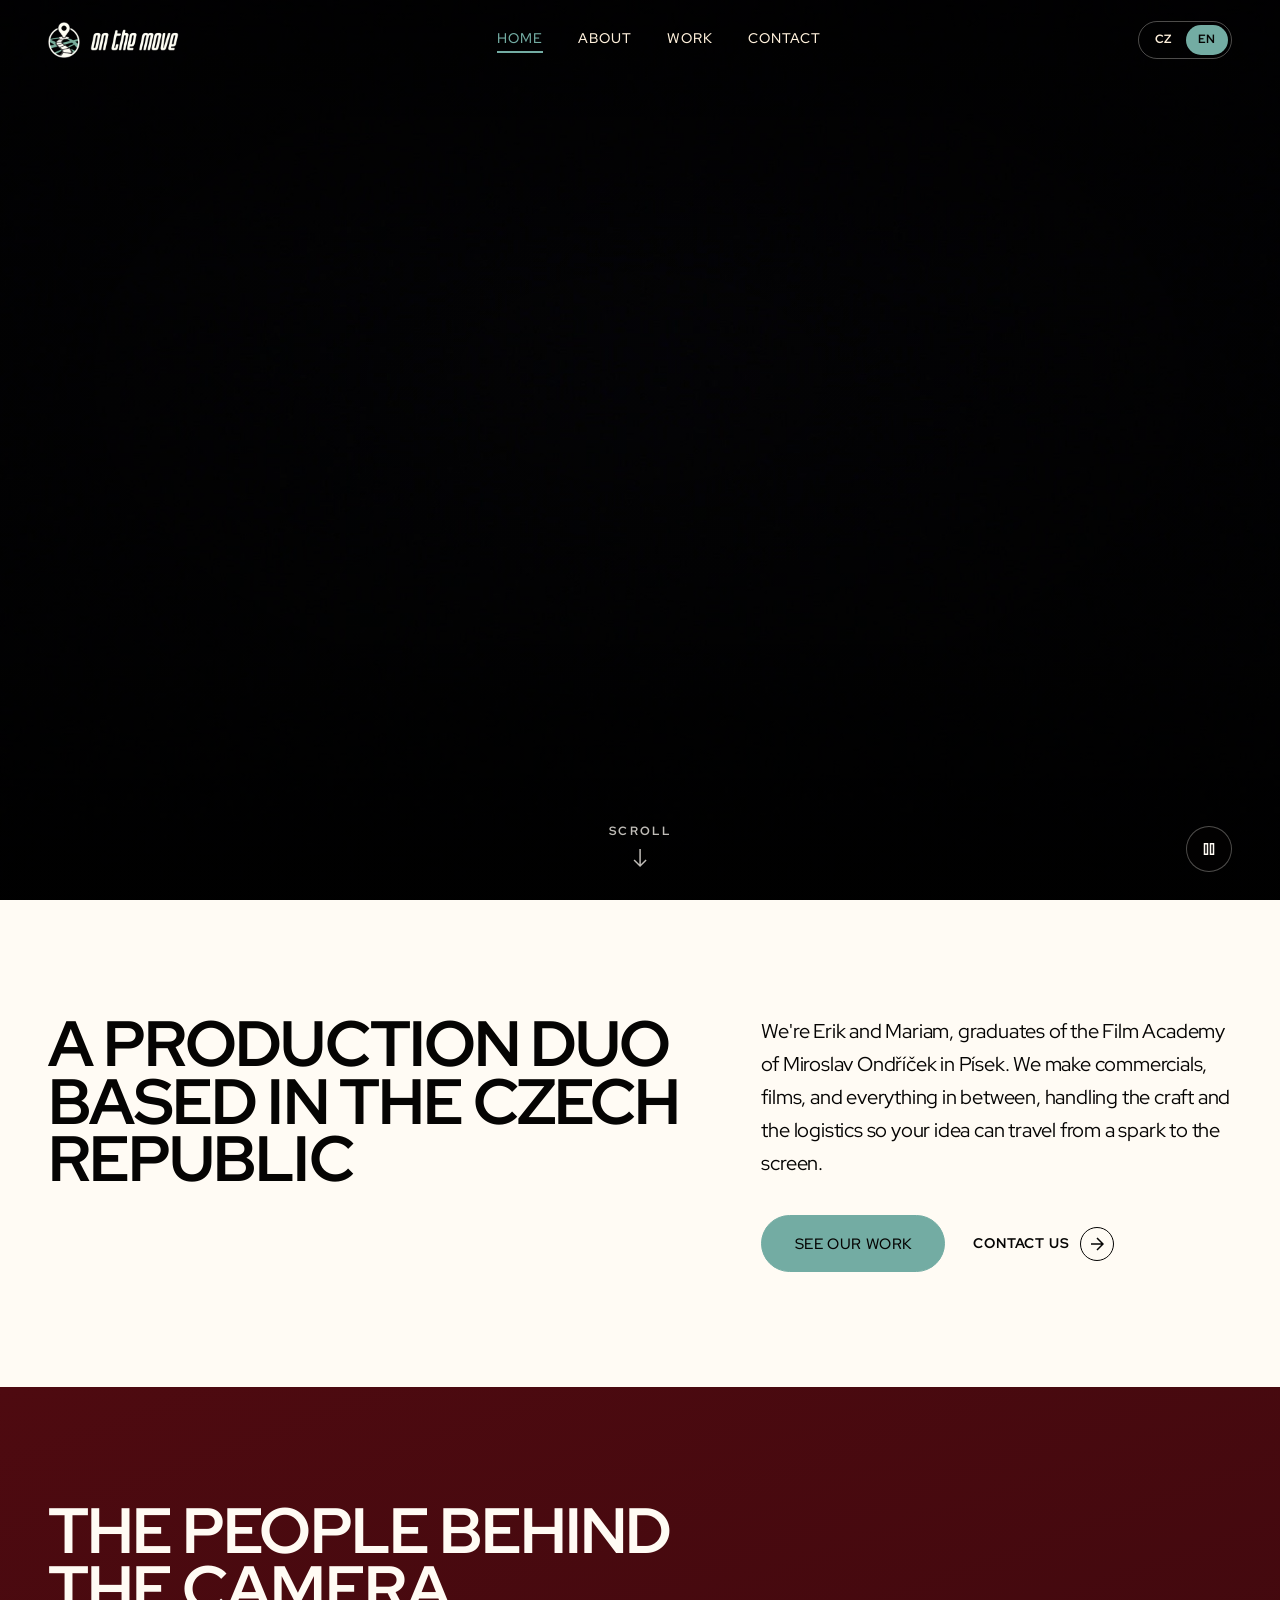
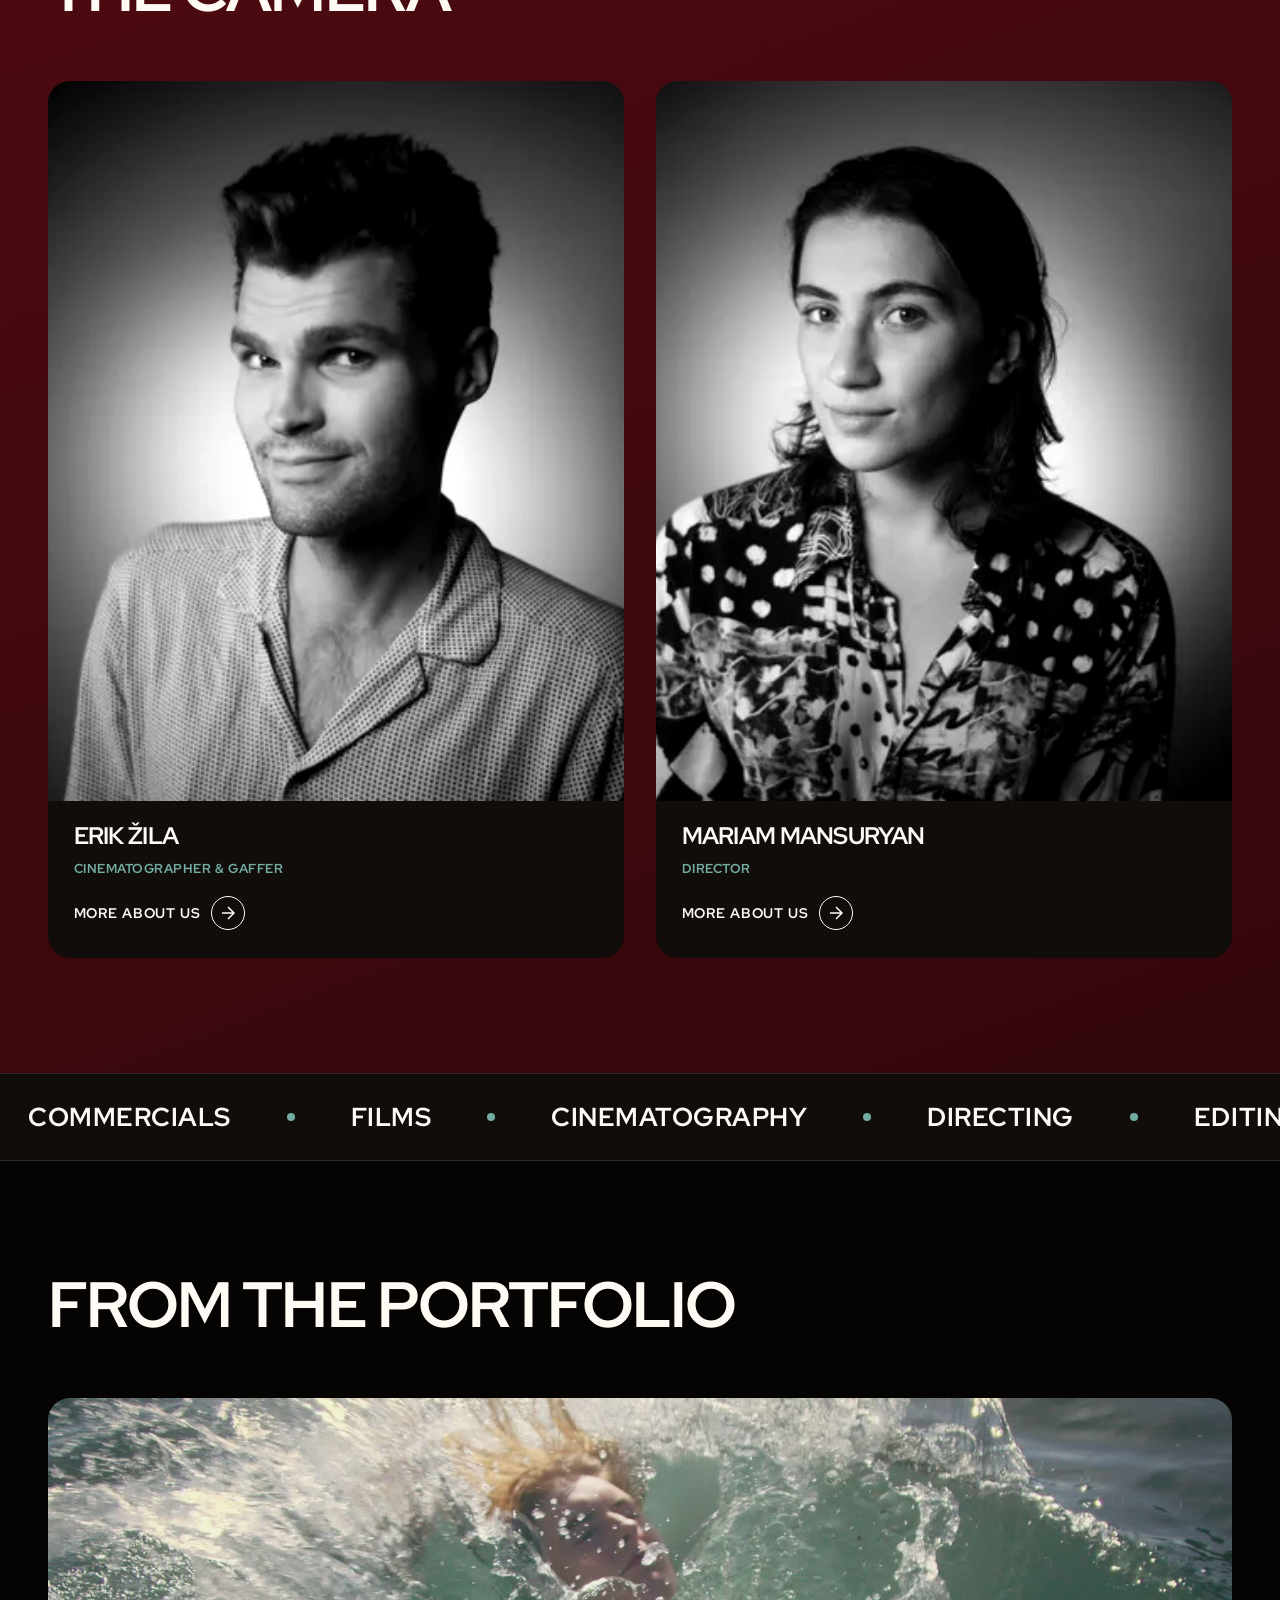
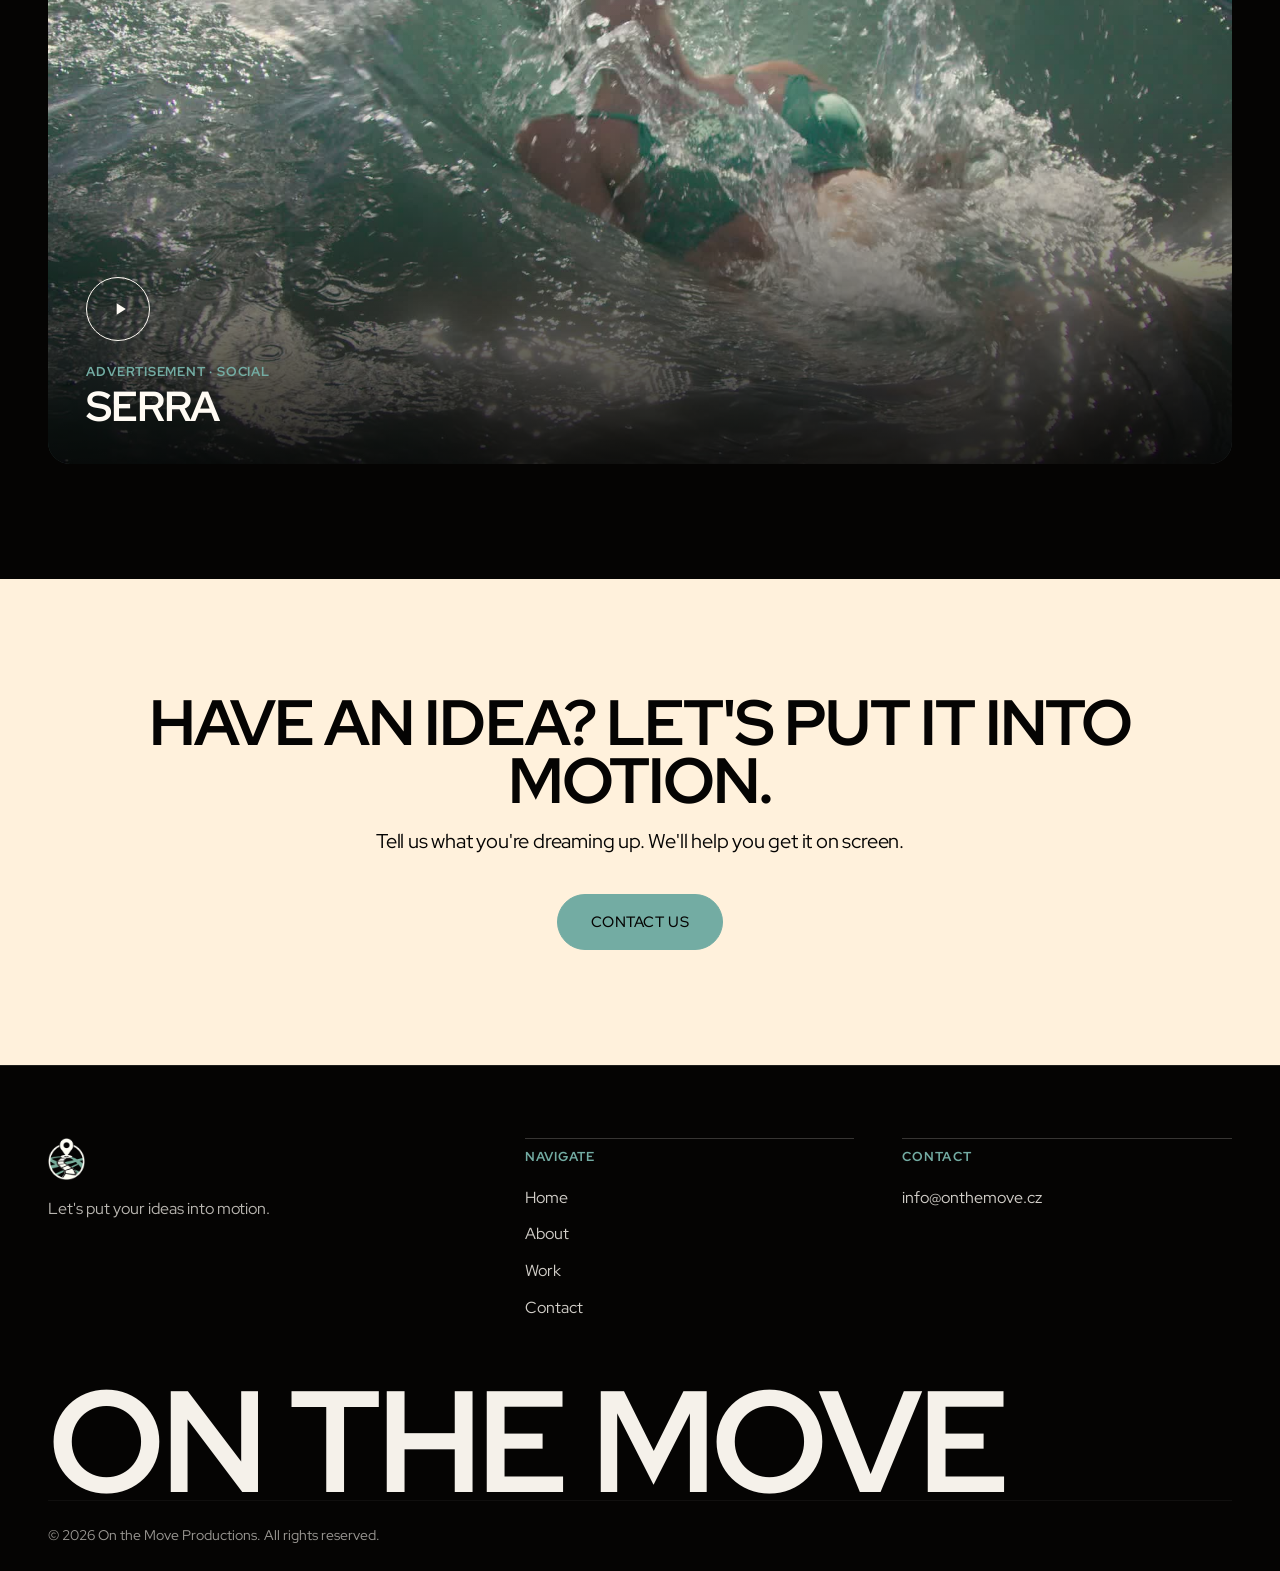
==== index.html @ 3fa3ab77 "Publish the website" ====
<!doctype html>
<html lang="cs" translate="no" data-title-key="meta.title.home" data-desc-key="meta.desc.home">
<head>
<meta charset="UTF-8">
<meta name="viewport" content="width=device-width, initial-scale=1">
<!-- Inline so the browser sees the page-transition opt-in before its first check. -->
<style>@view-transition{navigation:auto}</style>
<!-- Hidden until the language and font are applied (see i18n.js); the
     timeout and noscript guarantee the page always shows. -->
<style>html:not(.page-ready) body{visibility:hidden}</style>
<script>setTimeout(function(){document.documentElement.classList.add("page-ready")},1500)</script>
<noscript><style>body{visibility:visible!important}</style></noscript>
<meta name="google" content="notranslate">
<meta name="theme-color" content="#050403">
<!-- SEO:BEGIN (generated by the editor from the page text; edit the text there) -->
<title>On the Move Productions | Pojďme rozpohybovat vaše nápady</title>
<meta name="description" content="On the Move Productions: filmová produkce Erika Žily a Mariam Mansuryan. Reklamy, filmy a nápady uvedené do pohybu.">
<link rel="canonical" href="https://onthemoveproductions.github.io/onthemove/">
<meta property="og:type" content="website">
<meta property="og:site_name" content="On the Move Productions">
<meta property="og:locale" content="cs_CZ">
<meta property="og:locale:alternate" content="en_US">
<meta property="og:title" content="On the Move Productions | Pojďme rozpohybovat vaše nápady">
<meta property="og:description" content="On the Move Productions: filmová produkce Erika Žily a Mariam Mansuryan. Reklamy, filmy a nápady uvedené do pohybu.">
<meta property="og:url" content="https://onthemoveproductions.github.io/onthemove/">
<meta property="og:image" content="https://onthemoveproductions.github.io/onthemove/assets/img/hero-social.jpg">
<meta property="og:image:width" content="1600">
<meta property="og:image:height" content="900">
<meta name="twitter:card" content="summary_large_image">
<script type="application/ld+json">{"@context":"https://schema.org","@type":"Organization","name":"On the Move Productions","url":"https://onthemoveproductions.github.io/onthemove/","logo":"https://onthemoveproductions.github.io/onthemove/assets/img/logo-cream-full.png","email":"info@onthemove.cz","slogan":"Let's put your ideas into motion","address":{"@type":"PostalAddress","addressCountry":"CZ"},"founder":[{"@type":"Person","name":"Erik Žila","jobTitle":"Cinematographer & Gaffer"},{"@type":"Person","name":"Mariam Mansuryan","jobTitle":"Director"}]}</script>
<!-- SEO:END -->
<link rel="icon" href="assets/img/favicon.ico" sizes="any">
<link rel="icon" href="assets/img/favicon-32.png" type="image/png" sizes="32x32">
<link rel="icon" href="assets/img/favicon-192.png" type="image/png" sizes="192x192">
<link rel="apple-touch-icon" href="assets/img/apple-touch-icon.png">
<link rel="preload" href="assets/fonts/red-hat-display-latin-wght-normal.woff2" as="font" type="font/woff2" crossorigin>
<link rel="preload" href="assets/img/hero-poster-dark.jpg" as="image" fetchpriority="high">
<link rel="stylesheet" href="assets/css/style.css?v=53">
</head>
<body>
<a class="skip-link" href="#main" data-i18n="nav.skip">Přeskočit na obsah</a>

<header class="site-header">
  <div class="container">
    <a class="brand" href="index.html">
      <img class="brand-icon" src="assets/img/logo-icon-cream-108.png" alt="On the Move Productions" width="96" height="108">
      <img class="brand-wordmark" src="assets/img/logo-wordmark-cream-66.png" alt="" width="266" height="66">
    </a>

    <nav class="main-nav" id="site-nav" data-i18n-aria-label="nav.aria" aria-label="Hlavní navigace">
      <a href="index.html" aria-current="page" data-i18n="nav.home">Domů</a>
      <a href="about.html" data-i18n="nav.about">O nás</a>
      <a href="portfolio.html" data-i18n="nav.portfolio">Tvorba</a>
      <a href="contact.html" data-i18n="nav.contact">Kontakt</a>
    </nav>

    <div class="lang-toggle" role="group" data-i18n-aria-label="lang.aria" aria-label="Jazyk">
      <button type="button" data-lang="cs" aria-pressed="true">CZ</button>
      <button type="button" data-lang="en" aria-pressed="false">EN</button>
    </div>

    <button class="nav-toggle" data-i18n-aria-label="nav.toggle" aria-label="Menu" aria-expanded="false" aria-controls="site-nav"><span></span></button>
  </div>
</header>

<main id="main">

  <section class="hero">
    <div class="hero-video-wrap">
      <video class="hero-video" autoplay muted loop playsinline poster="assets/img/hero-poster-dark.jpg" aria-hidden="true">
        <source src="assets/video/match-hero.mp4" type="video/mp4">
      </video>
      <div class="hero-scrim"></div>
    </div>

    <div class="hero-content">
      <h1 class="hero-slogan" data-i18n="hero.slogan">Pojďme rozpohybovat vaše nápady</h1>
    </div>

    <div class="hero-controls">
      <button class="hero-pause icon-circle" aria-pressed="false" data-i18n-aria-label="hero.pause" aria-label="Pozastavit video">
        <svg class="icon-pause" viewBox="0 0 24 24" fill="none" stroke="currentColor" stroke-width="2"><rect x="6" y="5" width="4" height="14"/><rect x="14" y="5" width="4" height="14"/></svg>
        <svg class="icon-play" viewBox="0 0 24 24" fill="currentColor"><path d="M8 5v14l11-7z"/></svg>
      </button>
    </div>

    <div class="scroll-cue">
      <span data-i18n="hero.scroll">Posunout</span>
      <svg viewBox="0 0 14 20" fill="none" stroke="currentColor" stroke-width="1.5"><path d="M7 1v17M1 12l6 6 6-6"/></svg>
    </div>
  </section>

  <section class="section-pad bg-cream">
    <div class="container intro-grid">
      <div>
        <h2 data-i18n="intro.heading">Produkční duo z České republiky</h2>
      </div>
      <div>
        <p class="lede" data-i18n="intro.body">Jsme Erik a Mariam, absolventi Filmové akademie Miroslava Ondříčka v Písku. Točíme reklamy, filmy a všechno mezi tím. Staráme se o řemeslo i logistiku, aby se váš nápad mohl proměnit z jiskry v obraz na plátně.</p>
        <div class="cta-row">
          <a class="btn btn-solid" href="portfolio.html"><span data-i18n="intro.cta.work">Naše práce</span></a>
          <a class="link-arrow on-light" href="contact.html">
            <span data-i18n="cta.button">Kontaktujte nás</span>
            <span class="arrow-circle"><svg viewBox="0 0 14 14" fill="none" stroke="currentColor" stroke-width="1.5"><path d="M1 7h11M7 1l6 6-6 6"/></svg></span>
          </a>
        </div>
      </div>
    </div>
  </section>

  <section class="section-pad bg-wine">
    <div class="container">
      <div class="section-head">
        <h2 data-i18n="team.heading">Lidé za kamerou</h2>
      </div>


      <div class="team-grid">
        <a class="team-card" href="about.html">
          <img class="team-photo" src="assets/img/erik.jpg" srcset="assets/img/erik-640.webp 640w, assets/img/erik-1200.webp 1200w" sizes="(max-width: 900px) 100vw, 50vw" alt="Erik Žila" width="1200" height="800" loading="lazy" decoding="async">
          <div class="team-card-body">
            <span class="team-name h3" data-i18n="erik.name">Erik Žila</span>
            <span class="team-role" data-i18n="erik.role">Kameraman a hlavní osvětlovač</span>
            <span class="link-arrow on-dark team-teaser-link"><span data-i18n="team.link">Více o nás</span> <span class="arrow-circle"><svg viewBox="0 0 14 14" fill="none" stroke="currentColor" stroke-width="1.5"><path d="M1 7h11M7 1l6 6-6 6"/></svg></span></span>
          </div>
        </a>
        <a class="team-card" href="about.html">
          <img class="team-photo" src="assets/img/mariam.jpg" srcset="assets/img/mariam-640.webp 640w, assets/img/mariam-1200.webp 1200w" sizes="(max-width: 900px) 100vw, 50vw" alt="Mariam Mansuryan" width="1200" height="800" loading="lazy" decoding="async">
          <div class="team-card-body">
            <span class="team-name h3" data-i18n="mariam.name">Mariam Mansuryan</span>
            <span class="team-role" data-i18n="mariam.role">Režisérka</span>
            <span class="link-arrow on-dark team-teaser-link"><span data-i18n="team.link">Více o nás</span> <span class="arrow-circle"><svg viewBox="0 0 14 14" fill="none" stroke="currentColor" stroke-width="1.5"><path d="M1 7h11M7 1l6 6-6 6"/></svg></span></span>
          </div>
        </a>
      </div>

    </div>
  </section>

  <div class="marquee" aria-hidden="true">
    <div class="marquee-track">
      <span data-i18n="marquee.1">Reklamy</span><span data-i18n="marquee.2">Filmy</span><span data-i18n="marquee.3">Kamera</span><span data-i18n="marquee.4">Režie</span><span data-i18n="marquee.5">Střih</span><span data-i18n="marquee.6">Kreativa</span><span data-i18n="marquee.1">Reklamy</span><span data-i18n="marquee.2">Filmy</span><span data-i18n="marquee.3">Kamera</span><span data-i18n="marquee.4">Režie</span><span data-i18n="marquee.5">Střih</span><span data-i18n="marquee.6">Kreativa</span>
    </div>
  </div>

  <section class="section-pad bg-black work-section">
    <div class="container">
      <div class="section-head">
        <h2 data-i18n="work.heading">Vybíráme z portfolia</h2>
      </div>

      <a class="work-feature" href="work/serra.html">
        <img src="assets/img/serra-poster.jpg" alt="SERRA" width="1920" height="1080" loading="lazy" decoding="async">
        <div class="work-feature-overlay">
          <span class="play-badge"><svg viewBox="0 0 24 24" fill="currentColor"><path d="M8 5v14l11-7z"/></svg></span>
          <span class="work-feature-tag">Reklama · Sociální sítě</span>
          <span class="work-feature-title h2">SERRA</span>
        </div>
      </a>
    </div>
  </section>

  <section class="section-pad bg-cream-2 contact-cta">
    <div class="container">
      <h2 data-i18n="cta.heading">Máte nápad? Pojďme ho rozpohybovat.</h2>
      <p class="lede" data-i18n="cta.body">Řekněte nám, o čem sníte. Pomůžeme vám to dostat na plátno.</p>
      <div class="cta-row">
        <a class="btn btn-solid" href="contact.html" data-i18n="cta.button">Kontaktujte nás</a>
      </div>
    </div>
  </section>

</main>

<footer class="site-footer">
  <div class="container">
    <div class="footer-top">
      <div class="footer-brand">
        <img src="assets/img/logo-icon-cream-108.png" alt="On the Move Productions" width="96" height="108" loading="lazy">
        <p class="footer-tagline" data-i18n="footer.tagline">Pojďme rozpohybovat vaše nápady.</p>
      </div>
      <div class="footer-col">
        <h2 data-i18n="footer.nav.heading">Navigace</h2>
        <a href="index.html" data-i18n="nav.home">Domů</a>
        <a href="about.html" data-i18n="nav.about">O nás</a>
        <a href="portfolio.html" data-i18n="nav.portfolio">Tvorba</a>
        <a href="contact.html" data-i18n="nav.contact">Kontakt</a>
      </div>
      <div class="footer-col">
        <h2 data-i18n="footer.contact.heading">Kontakt</h2>
        <a href="mailto:info@onthemove.cz">info@onthemove.cz</a>
        <!-- Add a phone number here if/when the studio wants one listed. -->
      </div>
    </div>
    <p class="footer-wordmark" aria-hidden="true">On the Move</p>
    <div class="footer-bottom">
      <span>© <span data-year>2026</span> On the Move Productions. <span data-i18n="footer.rights">Všechna práva vyhrazena.</span></span>
    </div>
  </div>
</footer>

<script src="assets/js/i18n.js?v=21"></script>
<script src="assets/js/portfolio-render.js?v=3"></script>
<script src="assets/js/main.js?v=21"></script>
</body>
</html>
---- assets/css/style.css ----
/* =========================================================
   On the Move Productions — stylesheet
   Visual system adapted from the client-referenced Genesis
   template (genesis-template.webflow.io + its style guide):
   single Red Hat Display type family carrying the whole scale
   through weight/case, restrained near-black + one accent,
   pill buttons, rounded media, a marquee, an outsized footer
   wordmark. Brand-fixed inputs (palette, hero, bios) unchanged.
   ========================================================= */

/* Self-hosted (no third-party requests): one variable file per character
   set covers every weight; latin-ext carries the Czech diacritics. */
@font-face {
  font-family: 'Red Hat Display';
  font-style: normal;
  font-weight: 300 900;
  font-display: swap;
  src: url('../fonts/red-hat-display-latin-ext-wght-normal.woff2') format('woff2');
  unicode-range: U+0100-02BA, U+02BD-02C5, U+02C7-02CC, U+02CE-02D7, U+02DD-02FF, U+0304, U+0308, U+0329, U+1D00-1DBF, U+1E00-1E9F, U+1EF2-1EFF, U+2020, U+20A0-20AB, U+20AD-20C0, U+2113, U+2C60-2C7F, U+A720-A7FF;
}
@font-face {
  font-family: 'Red Hat Display';
  font-style: normal;
  font-weight: 300 900;
  font-display: swap;
  src: url('../fonts/red-hat-display-latin-wght-normal.woff2') format('woff2');
  unicode-range: U+0000-00FF, U+0131, U+0152-0153, U+02BB-02BC, U+02C6, U+02DA, U+02DC, U+0304, U+0308, U+0329, U+2000-206F, U+20AC, U+2122, U+2191, U+2193, U+2212, U+2215, U+FEFF, U+FFFD;
}

:root {
  --cream-1: #FFFBF4;   /* Bridal Heath — lightest */
  --cream-2: #FFF1DC;   /* Peach Cream */
  --accent: #73ACA3;    /* Sensational Mint (turquoise) */
  --accent-dim: #5c8c85;
  --accent-dim-onlight: #3f6660; /* darker teal for text on cream — 6.2:1 vs #FFFBF4, passes WCAG AA */
  --wine: #4E0A10;      /* Cab Sav */
  --black: #050403;
  --black-2: #100d0a;   /* layered card surface, one step up from --black */
  --black-3: #1c1712;   /* a further step, for nested surfaces on black */

  --font: 'Red Hat Display', system-ui, -apple-system, 'Segoe UI', sans-serif;

  --container: 1280px;
  --gutter: clamp(1.25rem, 4vw, 3rem);
  --section-pad: clamp(4rem, 9vw, 8rem);

  --radius: 22px;
  --radius-sm: 12px;
  --ease: cubic-bezier(.22, .61, .36, 1);
}

/* ---------- Reset ---------- */
*, *::before, *::after { box-sizing: border-box; }
html {
  /* Matches body's own background so the brief window where body is
     cloaked (visibility:hidden, see the inline anti-flash style in each
     page's <head>) shows this dark canvas instead of the browser's white
     default. */
  background: var(--black);
  scroll-behavior: smooth;
  scrollbar-color: var(--accent) var(--black);
  scrollbar-width: thin;
  /* Mobile Chrome's default tap-highlight is an opaque-ish blue rectangle
     drawn over whatever was tapped until the resulting state settles —
     visible as a stray blue box behind a nav link the instant it's
     tapped. Every interactive element already gives its own tap/hover
     feedback (underline, accent color, the mobile menu's own fade), so
     this default has nothing to add. */
  -webkit-tap-highlight-color: transparent;
}
body {
  margin: 0;
  background: var(--black);
  color: var(--cream-1);
  font-family: var(--font);
  font-weight: 400;
  font-size: 16px;
  line-height: 1.6;
  -webkit-font-smoothing: antialiased;
}
/* height:auto so width/height attributes (kept to reserve space while
   loading) only set the proportions, never a fixed pixel height. */
img, video { max-width: 100%; height: auto; display: block; }
a { color: inherit; text-decoration: none; }
ul { list-style: none; margin: 0; padding: 0; }
h1, h2, h3, h4, p, figure { margin: 0; }
button { font: inherit; color: inherit; background: none; border: 0; cursor: pointer; }
input, textarea { font: inherit; caret-color: var(--accent); }

::selection { background: var(--accent); color: var(--black); }

::-webkit-scrollbar { width: 11px; height: 11px; }
::-webkit-scrollbar-track { background: var(--black); }
::-webkit-scrollbar-thumb { background: var(--accent); border: 2px solid var(--black); }
::-webkit-scrollbar-thumb:hover { background: var(--cream-1); }

.container {
  max-width: var(--container);
  margin-inline: auto;
  padding-inline: var(--gutter);
}

.visually-hidden {
  position: absolute; width: 1px; height: 1px;
  overflow: hidden; clip-path: inset(50%); white-space: nowrap;
}
[hidden] { display: none !important; }

.skip-link {
  position: fixed; top: -60px; left: 1rem; z-index: 999;
  background: var(--accent); color: var(--black);
  padding: .75rem 1.25rem; border-radius: 999px;
  font-weight: 700; transition: top .2s var(--ease);
}
.skip-link:focus { top: 1rem; }

:focus-visible {
  outline: 2px solid var(--accent);
  outline-offset: 3px;
}

/* ---------- Typography ----------
   One family, three roles: 700/uppercase/-0.03em/0.9 line-height
   for every heading; 300/mixed-case for large lead statements;
   400 for body copy. */
h1, .h1, h2, .h2, h3, .h3, h4, .h4 {
  font-family: var(--font);
  font-weight: 700;
  text-transform: uppercase;
  letter-spacing: -0.03em;
  line-height: .9;
}
h1, .h1 { font-size: clamp(2.8rem, 7.5vw, 6.4rem); }
h2, .h2 { font-size: clamp(2.2rem, 5vw, 4rem); }
h3, .h3 { font-size: clamp(1.5rem, 2.6vw, 2rem); }
h4, .h4 { font-size: clamp(1.15rem, 1.6vw, 1.4rem); }

.lead {
  font-weight: 300;
  font-size: clamp(1.15rem, 2.2vw, 1.85rem);
  line-height: 1.35;
  letter-spacing: -0.02em;
  max-width: 40ch;
}
.lede {
  font-size: clamp(1.05rem, 1.6vw, 1.25rem);
  line-height: 1.65;
  letter-spacing: -0.01em;
  max-width: 42ch;
}
.on-dark { color: var(--cream-1); }
.on-light { color: var(--black); }
.text-muted { opacity: .68; }
.label {
  font-weight: 700;
  letter-spacing: .1em;
  text-transform: uppercase;
  font-size: .8rem;
}

/* ---------- Buttons & links ---------- */
.btn {
  display: inline-flex;
  align-items: center;
  gap: .6em;
  font-weight: 500;
  text-transform: uppercase;
  letter-spacing: .04em;
  font-size: .92rem;
  padding: 1.05em 2.2em;
  border-radius: 999px;
  border: 1.5px solid currentColor;
  transition: transform .25s var(--ease), background-color .25s var(--ease), color .25s var(--ease);
  white-space: nowrap;
}
.btn:hover, .btn:focus-visible { transform: translateY(-2px); }

.btn-solid {
  background: var(--accent);
  border-color: var(--accent);
  color: var(--black);
}
.btn-solid:hover { background: var(--cream-1); border-color: var(--cream-1); color: var(--black); }

/* A short text link with a small circular arrow button — the site's
   standard secondary action (mirrors the reference's card "read
   more" convention). */
.link-arrow {
  display: inline-flex;
  align-items: center;
  gap: .75em;
  font-weight: 700;
  text-transform: uppercase;
  letter-spacing: .06em;
  font-size: .88rem;
}
.link-arrow .arrow-circle {
  width: 34px; height: 34px; border-radius: 50%;
  border: 1.5px solid currentColor;
  display: inline-flex; align-items: center; justify-content: center;
  transition: transform .3s var(--ease), background-color .3s var(--ease), color .3s var(--ease);
  flex-shrink: 0;
}
.link-arrow .arrow-circle svg { width: 14px; height: 14px; }
.link-arrow:hover .arrow-circle { transform: translateX(4px); }
.on-dark .link-arrow:hover .arrow-circle,
.link-arrow.on-dark:hover .arrow-circle { background: var(--accent); color: var(--black); border-color: var(--accent); }
.on-light .link-arrow:hover .arrow-circle,
.link-arrow.on-light:hover .arrow-circle { background: var(--black); color: var(--cream-1); border-color: var(--black); }

/* Plain circular icon button (social/utility) — thin translucent
   border, transparent fill, per the reference's "GET IN TOUCH"
   social row and reused here for the hero pause control. */
.icon-circle {
  width: 46px; height: 46px; border-radius: 50%;
  border: 1.6px solid rgba(255,251,244,.3);
  color: var(--cream-1);
  display: flex; align-items: center; justify-content: center;
  transition: background-color .3s var(--ease), border-color .3s var(--ease);
}
.icon-circle:hover { background: rgba(115,172,163,.25); border-color: var(--accent); }
.icon-circle svg { width: 18px; height: 18px; }

/* ---------- Header / nav ---------- */
.site-header {
  position: fixed; inset-inline: 0; top: 0; z-index: 100;
  padding: 1.3rem 0;
  transition: background-color .4s var(--ease), border-color .4s var(--ease);
  border-bottom: 1px solid transparent;
}
.site-header.is-scrolled,
.site-header.is-solid {
  background: rgba(5, 4, 3, .88);
  backdrop-filter: blur(10px);
  -webkit-backdrop-filter: blur(10px);
  border-color: rgba(255,251,244,.08);
  padding: .85rem 0;
}
.site-header .container {
  display: flex; align-items: center; justify-content: space-between; gap: 1.5rem;
}
.brand { display: flex; align-items: center; gap: .65rem; }
.brand img { transform-origin: left center; transition: transform .3s var(--ease); }
.site-header.is-scrolled .brand img,
.site-header.is-solid .brand img { transform: scale(0.86); }
/* The stylized wordmark's own lettering has a much wider aspect ratio than
   the roughly-square icon mark, so each needs its own height rather than
   sharing one "img" rule sized for the icon — at the icon's 36px that
   would render the wordmark almost 150px wide. */
.brand-icon { height: 36px; width: auto; }
.brand-wordmark { height: 22px; width: auto; }

.main-nav { display: flex; align-items: center; gap: 2.2rem; }
.main-nav a {
  font-weight: 500;
  text-transform: uppercase;
  letter-spacing: .07em;
  font-size: .88rem;
  color: var(--cream-2);
  position: relative;
  padding-bottom: 4px;
}
.main-nav a::after {
  content: ''; position: absolute; left: 0; right: 100%; bottom: 0; height: 2px;
  background: var(--accent); transition: right .3s var(--ease);
}
.main-nav a:hover::after,
.main-nav a[aria-current="page"]::after { right: 0; }
.main-nav a[aria-current="page"] { color: var(--accent); }

.lang-toggle {
  display: flex; align-items: center; border: 1.5px solid rgba(255,251,244,.3);
  border-radius: 999px; padding: 3px; gap: 2px;
}
.lang-toggle button {
  font-weight: 700;
  letter-spacing: .04em;
  font-size: .76rem;
  padding: .45em 1em;
  border-radius: 999px;
  color: var(--cream-2);
}
.lang-toggle button[aria-pressed="true"] { background: var(--accent); color: var(--black); }

.nav-toggle {
  display: none;
  width: 42px; height: 42px;
  align-items: center; justify-content: center;
  border: 1.5px solid rgba(255,251,244,.3); border-radius: 50%;
  /* .main-nav becomes a position:fixed, z-index:90 full-screen overlay
     once open (see the mobile block below) — without its own position
     and z-index, this button has neither, so that overlay painted over
     it. The animated hamburger-to-X (aria-expanded="true" below) was
     always running correctly; it was just hidden behind the menu it
     opens, leaving no visible way to close it. */
  position: relative;
  z-index: 95;
}
/* All three bars sit on the button's center and are moved apart with
   transforms, so they can meet in the middle as an X. */
.nav-toggle span, .nav-toggle::before, .nav-toggle::after {
  content: ''; position: absolute; left: 50%; top: 50%;
  width: 18px; height: 2px; margin: -1px 0 0 -9px; background: var(--cream-1);
  transition: transform .3s var(--ease), opacity .3s var(--ease);
}
.nav-toggle::before { transform: translateY(-6px); }
.nav-toggle::after { transform: translateY(6px); }
.nav-toggle[aria-expanded="true"] span { opacity: 0; }
.nav-toggle[aria-expanded="true"]::before { transform: translateY(0) rotate(45deg); }
.nav-toggle[aria-expanded="true"]::after { transform: translateY(0) rotate(-45deg); }

/* ---------- Hero (unchanged concept: full-bleed match video) ---------- */
.hero {
  /* Pinned reveal: the hero holds its position as the visitor scrolls, and
     the very next section (.intro-cover) — an ordinary in-flow block —
     slides up over it. position:sticky is what does the pinning; it needs
     no wrapper or extra scroll height because .hero's containing block
     (<main>, spanning the whole page) is far taller than the hero itself,
     so it has room to stay stuck until .intro-cover's opaque background
     has fully scrolled up to cover it. z-index just fixes paint order —
     sticky promotes an element into the "positioned" paint bucket, which
     by default paints ABOVE static in-flow siblings regardless of DOM
     order, the opposite of what a "next section covers it" effect needs. */
  position: sticky;
  top: 0;
  z-index: 1;
  min-height: 100svh;
  display: flex;
  align-items: center;
  justify-content: center;
  overflow: hidden;
  background: var(--black);
}
.hero-video-wrap { position: absolute; inset: 0; }
.hero-video {
  position: absolute; inset: 0;
  width: 100%; height: 100%;
  object-fit: cover;
}
@media (max-aspect-ratio: 3/4) {
  /* Static pre-JS/no-JS fallback only. On a narrow/tall viewport,
     object-fit: cover has to blow the wide source video up until it fills
     the box's height, cropping away most of its width — main.js takes
     over from here once it's running, panning this same object-position
     to follow the flame (see "Camera-follow crop" in main.js) rather than
     leaving it fixed, which could crop the flame out of frame entirely. */
  .hero-video { object-position: 30% center; }
}
.hero-scrim {
  position: absolute; inset: 0;
  background:
    radial-gradient(60% 50% at 50% 42%, rgba(0,0,0,0) 0%, rgba(0,0,0,.55) 78%),
    linear-gradient(to bottom, rgba(0,0,0,.55) 0%, rgba(0,0,0,.15) 30%, rgba(0,0,0,.35) 70%, rgba(0,0,0,.85) 100%);
}
.hero-content {
  position: relative; z-index: 2;
  text-align: center;
  padding: 0 var(--gutter);
  max-width: 66rem;
}
.hero-slogan {
  /* The global heading line-height (.9) is tight enough that Czech caron
     diacritics (e.g. the "ď" in "Pojďme", uppercased to "Ď") clip against
     the top of their own line and against the line below on 3-line wraps.
     This is the only heading long/tall enough in Czech to hit that, so the
     fix is scoped here rather than loosening line-height site-wide.
     Line-height's extra space splits into half-leading above and below each
     line, so between two lines that combines into a full gap — but the
     very first line only gets the single half-leading above it, half the
     cushion. padding-top gives that top line its own guaranteed clearance
     instead of relying on half-leading alone. */
  line-height: 1.05;
  padding-top: 0.18em;
  /* --flame-x/--flame-y/--flame-hsize/--flame-vsize are written every frame
     by main.js, sampled directly from the video's own pixels (brightness
     centroid and extent of the flame), so both where the glow sits and how
     big it is track what's actually burning on screen right now — a small
     spark at ignition, a tall column once the match has caught. The values
     here are only the pre-JS/no-JS fallback. */
  --flame-x: 28%;
  --flame-y: 40%;
  --flame-hsize: 120%;
  --flame-vsize: 400%;
  /* How far the reveal has spread from the flame point, as a % of the
     distance to the box's farthest corner — written every frame by main.js
     during the fade-in so the text lights up outward from the match rather
     than appearing everywhere at once. Defaults fully open for the pre-JS/
     no-JS fallback. */
  --reveal: 100%;
  /* Blackbody-ish falloff — floored at a dim rust rather than fading to
     near-black, so text far from the flame reads as a dim ember instead of
     vanishing outright. The white-hot core is deliberately tiny (0-2%) —
     real flame-white only right at the flame itself — then orange is held
     as a flat plateau (8-45%) rather than a single transitional stop, so
     most of the glow's reach reads as orange, not a wash of cream.

     --flame-vsize normally dwarfs --flame-hsize (see above): the match
     flame is a tall, vertically-drawn-out light source, not a point, so a
     line of text shouldn't dim just because it sits above or below the
     flame's tracked (x, y) dot — realistically the flame's whole height is
     roughly as close to it as the flame's dead center is. A vertical radius
     much bigger than the horizontal one makes vertical offset from that dot
     contribute almost nothing to the falloff, leaving horizontal offset to
     do the real work, which reads as a column of light sweeping left/right
     — not a single hotspot. It also neutralizes the mobile case where a
     3-line wrap shrinks the text box to a fraction of the flame's real
     vertical travel, which used to make the *y* side of this same math
     swing between the clamped extremes almost the whole cycle (pitch
     black, with a flash of brightness only when it briefly crossed the
     text). */
  background: radial-gradient(var(--flame-hsize) var(--flame-vsize) at var(--flame-x) var(--flame-y),
    #fff6e0 0%, var(--cream-1) 2%, #e2914f 8%, #e2914f 36%, #7a3216 52%, #3d2013 75%, #3d2013 100%);
  -webkit-background-clip: text;
  background-clip: text;
  color: transparent;
  -webkit-text-fill-color: transparent;
  /* No text-shadow. A fixed blur merged adjacent glyphs' shadows into a
     hazy rectangle behind the whole slogan; a smaller em-based blur with a
     y-offset still stacked into a thin line along the baseline (the
     offset biased every glyph's shadow toward the same side); a small
     *symmetric* blur fixed both but then bled shadow into the inside of
     closed letterforms (O, D, A...) too, since text-shadow follows the
     glyph's true outline, holes and all, reading as an unwanted inner
     glow. The blackbody gradient below already floors at a dim rust
     rather than fading to near-black (see --flame-hsize/vsize above), so
     it carries its own contrast against the video without a shadow. */
  opacity: 0;
  -webkit-mask-image: radial-gradient(circle at var(--flame-x) var(--flame-y),
    #000 var(--reveal), transparent calc(var(--reveal) + 25%));
  mask-image: radial-gradient(circle at var(--flame-x) var(--flame-y),
    #000 var(--reveal), transparent calc(var(--reveal) + 25%));
}
@supports not (background-clip: text) {
  .hero-slogan { background: none; color: var(--cream-1); -webkit-text-fill-color: currentColor; }
}
.hero.no-anim .hero-slogan { opacity: 1; transform: none; -webkit-mask-image: none; mask-image: none; }

.hero-controls {
  position: absolute; right: var(--gutter); bottom: 1.75rem; z-index: 3;
}
.hero-pause { backdrop-filter: blur(6px); background: rgba(5,4,3,.45); }
.hero-pause .icon-play { display: none; }
.hero-pause[aria-pressed="true"] .icon-pause { display: none; }
.hero-pause[aria-pressed="true"] .icon-play { display: block; }

.scroll-cue {
  position: absolute; left: 50%; bottom: 2rem; transform: translateX(-50%);
  z-index: 2; color: var(--cream-1); opacity: .75;
  display: flex; flex-direction: column; align-items: center; gap: .5rem;
  font-weight: 700; letter-spacing: .2em; font-size: .72rem; text-transform: uppercase;
}
.scroll-cue svg { width: 14px; height: 20px; animation: cue-bob 2.2s ease-in-out infinite; }
@keyframes cue-bob {
  0%, 100% { transform: translateY(0); opacity: .5; }
  50% { transform: translateY(6px); opacity: 1; }
}

/* ---------- Sections ---------- */
section { position: relative; }
.section-pad { padding-block: var(--section-pad); }
.bg-cream { background: var(--cream-1); color: var(--black); }
.bg-cream-2 { background: var(--cream-2); color: var(--black); }
.bg-black { background: var(--black); color: var(--cream-1); }
.bg-wine { background: linear-gradient(160deg, var(--wine) 0%, #33070c 100%); color: var(--cream-1); }

.section-head { max-width: 44rem; margin-bottom: clamp(2.5rem, 5vw, 4rem); }
.section-head.center { margin-inline: auto; text-align: center; }

.cta-row { display: flex; flex-wrap: wrap; align-items: center; gap: 1.75rem; margin-top: 2.2rem; }
.center .cta-row { justify-content: center; }

/* Intro — asymmetric lead-statement + body, per the reference's
   "We shoot and produce..." / caption-body split. */
.intro-grid {
  display: grid; grid-template-columns: 1.15fr .85fr; gap: clamp(2rem, 6vw, 5rem);
  align-items: start;
}

/* Every section after .hero, not just the first one — the pinned hero
   stays "positioned" (sticky) for the whole scroll length of <main>, and a
   positioned element paints above static in-flow siblings by default
   regardless of DOM order. Without this, the hero would only stay covered
   through the intro section and then reappear on top of the team/marquee/
   work sections once the intro had fully scrolled past. Since normal-flow
   siblings never overlap each other on screen — only the stuck hero
   overlaps all of them — giving them all the same z-index is unambiguous:
   whichever one currently occupies a given point on screen paints over
   the hero there. */
.hero ~ * {
  position: relative;
  z-index: 2;
}

/* Marquee ticker — the signature motion moment, real service words. */
.marquee {
  overflow: hidden;
  border-block: 1px solid rgba(255,251,244,.12);
  padding-block: 1.4rem;
  background: var(--black-2);
}
.marquee-track {
  display: flex; width: max-content;
  animation: marquee-scroll 32s linear infinite;
}
.marquee-track span {
  display: inline-flex; align-items: center; gap: 1.75rem;
  font-weight: 700; text-transform: uppercase; letter-spacing: .02em;
  font-size: clamp(1.1rem, 2.4vw, 1.6rem);
  padding-inline: 1.75rem;
  white-space: nowrap;
}
.marquee-track span::after {
  content: ''; width: 8px; height: 8px; border-radius: 50%; background: var(--accent);
  margin-left: 1.75rem;
}
@keyframes marquee-scroll {
  from { transform: translateX(0); }
  to { transform: translateX(-50%); }
}
@media (prefers-reduced-motion: reduce) {
  .marquee-track { animation: none; }
}

/* Team teaser — rounded photo cards */
.team-grid {
  display: grid; grid-template-columns: repeat(2, 1fr);
  gap: clamp(1.5rem, 4vw, 2rem);
}
.team-card {
  display: block; border-radius: var(--radius); overflow: hidden;
  background: var(--black-2);
}
.team-photo {
  aspect-ratio: 4/5; width: 100%; object-fit: cover;
  filter: grayscale(1) contrast(1.05);
  transition: filter .4s var(--ease);
}
.team-card:hover .team-photo { filter: grayscale(0) contrast(1.05); }
.team-card-body { padding: 1.5rem 1.6rem 1.75rem; }
.team-name { font-size: 1.5rem; }
.team-role { color: var(--accent); font-weight: 700; letter-spacing: .04em; text-transform: uppercase; font-size: .82rem; margin-top: .35rem; display: block; }
.team-teaser-link { margin-top: 1.1rem; }

/* Featured work */
.work-feature { display: block; position: relative; overflow: hidden; border-radius: var(--radius); }
.work-feature img { width: 100%; aspect-ratio: 16/9; object-fit: cover; transition: transform .6s var(--ease); }
.work-feature:hover img { transform: scale(1.04); }
.work-feature-overlay {
  position: absolute; inset: 0;
  background: linear-gradient(to top, rgba(0,0,0,.85) 0%, rgba(0,0,0,.05) 55%);
  display: flex; flex-direction: column; justify-content: flex-end; padding: clamp(1.5rem, 3vw, 2.5rem);
}
.play-badge {
  width: 64px; height: 64px; border-radius: 50%; border: 1.5px solid var(--cream-1);
  display: flex; align-items: center; justify-content: center; margin-bottom: 1.25rem;
  transition: background-color .3s var(--ease), transform .3s var(--ease);
}
.work-feature:hover .play-badge { background: var(--accent); border-color: var(--accent); transform: scale(1.06); }
.play-badge svg { width: 20px; height: 20px; margin-left: 3px; }
.work-feature-tag { color: var(--accent); font-weight: 700; letter-spacing: .06em; text-transform: uppercase; font-size: .82rem; }
.work-feature-title { font-size: clamp(1.8rem, 4vw, 2.6rem); margin-top: .4rem; }

/* Contact CTA strip */
.contact-cta { text-align: center; }
.contact-cta .h2 { max-width: 24ch; margin-inline: auto; }
.contact-cta .cta-row { justify-content: center; }

/* Page hero (non-home) — a bold statement band, ember-textured.
   --ember-x/--ember-y mark the flame's actual position in page-hero-ember.jpg
   (measured via brightness-centroid analysis of the source image). Using that
   same point for both the background-image position and the glow's radial
   center keeps the light anchored to the real flame at any crop/aspect ratio,
   since percentage positions scale with the box rather than the viewport. */
.page-hero {
  --ember-x: 65%;
  --ember-y: 70%;
  padding-top: clamp(9rem, 16vw, 12rem);
  padding-bottom: clamp(3rem, 7vw, 5rem);
  background:
    radial-gradient(42% 55% at var(--ember-x) var(--ember-y), rgba(255,148,64,.3) 0%, rgba(120,32,16,.52) 30%, rgba(78,10,16,.74) 58%, rgba(5,4,3,.85) 100%),
    url('../img/page-hero-ember.jpg') var(--ember-x) var(--ember-y) / cover no-repeat;
}

/* Bios — rounded photo, asymmetric grid */
.bio {
  display: grid; grid-template-columns: .8fr 1.2fr; gap: clamp(2rem, 5vw, 4rem);
  align-items: center;
}
.bio:not(:last-child) { margin-bottom: clamp(3rem, 7vw, 5.5rem); }
/* The photo swaps sides on every other bio; the columns swap with it so
   both photos get the same width. */
.bio:nth-child(even) { grid-template-columns: 1.2fr .8fr; }
.bio:nth-child(even) .bio-photo { order: 2; }
.bio-photo img {
  width: 100%; aspect-ratio: 4/5; object-fit: cover; border-radius: var(--radius);
  filter: grayscale(1) contrast(1.08);
}
.bio-name { font-size: clamp(2rem, 4vw, 2.6rem); }
.bio-role {
  display: block; margin-top: .5rem; margin-bottom: 1.1rem;
  color: var(--accent-dim-onlight);
  font-weight: 700; letter-spacing: .05em; text-transform: uppercase;
  font-size: .85rem;
}
.bio-text p { max-width: 62ch; }
.bio-text p + p { margin-top: 1em; }

/* Values — flowing manifesto list (kept: avoids the equal-card
   scaffold the client's earlier critique flagged) */
.manifesto-item {
  display: grid; grid-template-columns: 1fr 2fr; gap: clamp(1.25rem, 4vw, 3rem);
  padding-block: clamp(1.75rem, 4vw, 2.5rem);
  border-top: 1px solid rgba(0,0,0,.15);
}
.manifesto-item:last-child { border-bottom: 1px solid rgba(0,0,0,.15); }
.manifesto-item p { max-width: 60ch; opacity: .82; margin-top: .5rem; }

.page-hero .lead { margin-top: 1.4rem; }
.contact-cta .lede { margin-inline: auto; margin-top: 1rem; }

/* ---------- Work: the reel ----------
   The featured film leads full width like a showreel opener; the rest
   follow two across. Posters are the whole card: the title sits under
   the frame, never on top of the picture. */
.project-tag { color: var(--accent); font-weight: 700; letter-spacing: .06em; text-transform: uppercase; font-size: .82rem; }

.reel-filters { display: flex; flex-wrap: wrap; gap: .5rem; margin-bottom: clamp(2rem, 4vw, 3rem); }
.reel-filters button {
  font-weight: 700; letter-spacing: .05em; text-transform: uppercase; font-size: .78rem;
  padding: .7em 1.3em; border-radius: 999px;
  border: 1.5px solid rgba(255,251,244,.25); color: var(--cream-2);
  transition: background-color .25s var(--ease), border-color .25s var(--ease), color .25s var(--ease);
}
.reel-filters button:hover { border-color: var(--accent); }
.reel-filters button[aria-pressed="true"] { background: var(--accent); border-color: var(--accent); color: var(--black); }

.reel { display: grid; grid-template-columns: repeat(2, minmax(0, 1fr)); gap: clamp(2.5rem, 5vw, 4rem) clamp(1.25rem, 3vw, 2rem); }
.reel-card { display: grid; gap: 1.1rem; }
.reel-card.is-lead { grid-column: 1 / -1; }
.reel-media {
  position: relative; display: block; aspect-ratio: 16/9;
  border-radius: var(--radius); overflow: hidden; background: var(--black-2);
}
.reel-media img { width: 100%; height: 100%; object-fit: cover; transition: transform .8s var(--ease), filter .5s var(--ease); }
.reel-media .play-badge {
  position: absolute; left: 50%; top: 50%; margin: 0; translate: -50% -50%;
  background: rgba(5,4,3,.35); backdrop-filter: blur(6px); -webkit-backdrop-filter: blur(6px);
}
.reel-card.is-lead .play-badge { width: 84px; height: 84px; }
.reel-card:hover .reel-media img, .reel-card:focus-visible .reel-media img { transform: scale(1.035); filter: brightness(.85); }
.reel-card:hover .play-badge, .reel-card:focus-visible .play-badge { background: var(--accent); border-color: var(--accent); color: var(--black); transform: scale(1.06); }
.reel-card:focus-visible { outline-offset: 6px; border-radius: var(--radius); }
.reel-info { display: grid; gap: .35rem; }
.reel-title { font-weight: 700; text-transform: uppercase; letter-spacing: -0.03em; line-height: .95; font-size: clamp(1.5rem, 2.8vw, 2.2rem); }
.reel-card.is-lead .reel-title { font-size: clamp(2.2rem, 5.5vw, 4.4rem); }

.more-soon { margin-top: clamp(4rem, 8vw, 6rem); text-align: center; }
.more-soon p { margin-top: .75rem; max-width: 44ch; margin-inline: auto; }
.more-soon .cta-row { justify-content: center; }

/* ---------- Film pages (work/<film>.html, generated by the editor) ---------- */
.film { background: var(--black); }
.film-head { padding-top: clamp(8rem, 14vw, 10.5rem); padding-bottom: clamp(1.75rem, 4vw, 2.75rem); }
.film-back {
  display: inline-flex; align-items: center; gap: .6em; margin-bottom: clamp(2rem, 5vw, 3rem);
  font-weight: 700; letter-spacing: .06em; text-transform: uppercase; font-size: .8rem; color: var(--cream-2); opacity: .8;
  transition: opacity .25s var(--ease), color .25s var(--ease);
}
.film-back svg { width: 14px; height: 14px; transition: transform .3s var(--ease); }
.film-back:hover { opacity: 1; color: var(--accent); }
.film-back:hover svg { transform: translateX(-3px); }
.film-head .project-tag { display: block; }
.film-title { margin-top: .5rem; font-size: clamp(3rem, 10vw, 8rem); line-height: .85; }
.film-stage video, .film-stage img {
  width: 100%; aspect-ratio: 16/9; max-height: 82svh; object-fit: contain;
  background: #000; border-radius: var(--radius);
}
.film-body { padding-block: clamp(2.5rem, 6vw, 4.5rem) var(--section-pad); }
.film-body-grid { display: grid; grid-template-columns: minmax(0, 1.6fr) minmax(0, 1fr); gap: clamp(2rem, 6vw, 5rem); align-items: start; }
.film-facts { margin: 0; display: grid; gap: 1.25rem; padding-top: 1.25rem; border-top: 1px solid rgba(255,251,244,.15); }
.film-facts dt { font-weight: 700; letter-spacing: .08em; text-transform: uppercase; font-size: .75rem; color: var(--accent); }
.film-facts dd { margin: .25rem 0 0; font-size: 1.15rem; }
.film-next { border-top: 1px solid rgba(255,251,244,.1); }
.film-next-link {
  display: grid; grid-template-columns: 1fr auto; align-items: end; gap: .5rem 2rem;
  padding-block: clamp(2.5rem, 6vw, 4rem);
}
.film-next-link .label { grid-column: 1 / -1; color: var(--accent); }
.film-next-link .arrow-circle {
  width: 56px; height: 56px; border-radius: 50%; border: 1.5px solid currentColor;
  display: inline-flex; align-items: center; justify-content: center;
  transition: transform .3s var(--ease), background-color .3s var(--ease), color .3s var(--ease);
}
.film-next-link .arrow-circle svg { width: 18px; height: 18px; }
.film-next-link:hover .arrow-circle { background: var(--accent); border-color: var(--accent); color: var(--black); transform: translateX(6px); }

/* ---------- 404 ---------- */
.not-found {
  min-height: 88svh; display: flex; align-items: center;
  padding-block: clamp(8rem, 14vw, 10rem) var(--section-pad);
  background: radial-gradient(60% 60% at 70% 60%, rgba(78,10,16,.55), transparent 70%), var(--black);
}
.not-found-code {
  font-weight: 900; line-height: .8; letter-spacing: -0.05em;
  font-size: clamp(6rem, 24vw, 18rem);
  color: transparent; -webkit-text-stroke: 1.5px rgba(255,251,244,.35);
  margin-bottom: clamp(1.5rem, 4vw, 2.5rem);
}
.not-found .lead { margin-top: 1.25rem; }

/* Contact page */
.contact-grid { display: grid; grid-template-columns: 1.3fr .7fr; gap: clamp(3rem, 7vw, 6rem); align-items: start; }
.field { margin-bottom: 1.6rem; }
.field label {
  display: block; margin-bottom: .55rem; font-weight: 700;
  letter-spacing: .04em; text-transform: uppercase; font-size: .8rem; color: var(--accent-dim-onlight);
}
.field input,
.field textarea {
  width: 100%; border: 1.5px solid rgba(0,0,0,.2);
  background: rgba(0,0,0,.03); border-radius: var(--radius-sm);
  padding: .9em 1.1em; color: var(--black); font-size: 1.05rem;
  transition: border-color .25s var(--ease), background-color .25s var(--ease);
}
.field input:focus, .field textarea:focus { border-color: var(--accent); background: rgba(0,0,0,.01); outline: none; }
.field textarea { min-height: 160px; resize: vertical; }
.field.is-invalid input,
.field.is-invalid textarea { border-color: var(--wine); }
.form-status { margin-top: 1.2rem; font-size: .95rem; min-height: 1.4em; }
.form-status[data-state="ok"] { color: var(--accent-dim-onlight); }
.form-status[data-state="error"] { color: var(--wine); }
.form-status[data-state="busy"] { color: var(--black); opacity: .7; }
.contact-form [type="submit"]:disabled { opacity: .55; cursor: progress; transform: none; }
/* Acknowledges the submit action itself — restarted on every attempt via
   main.js (a repeated identical error needs to feel like a fresh response,
   not a no-op), not just on first appearance. */
.form-status.is-announcing { animation: status-in .35s var(--ease); }
@keyframes status-in {
  from { opacity: 0; transform: translateY(5px); }
  to { opacity: 1; transform: translateY(0); }
}

.contact-info { padding-top: 2.5rem; border-top: 1px solid rgba(0,0,0,.15); }
.contact-info-row { margin-top: 1.6rem; }
.contact-info-row .label { display: block; margin-bottom: .4rem; color: var(--accent-dim-onlight); }
.contact-info-row a {
  font-size: clamp(1.3rem, 2.4vw, 1.7rem); font-weight: 700; text-transform: uppercase;
}
.contact-info-row a:hover { color: var(--accent-dim-onlight); }
.contact-info-row span { font-size: 1.05rem; }

/* ---------- Footer ---------- */
.site-footer { background: var(--black); border-top: 1px solid rgba(255,251,244,.1); padding-block: clamp(3rem, 6vw, 4.5rem) 0; overflow: hidden; }
.footer-top { display: grid; grid-template-columns: 1.3fr 1fr 1fr; gap: clamp(2rem, 5vw, 3rem); margin-bottom: clamp(2.5rem, 5vw, 3.5rem); }
.footer-brand img { height: 42px; width: auto; margin-bottom: 1rem; }
.footer-tagline { max-width: 26ch; opacity: .72; }
.footer-col h2 { font-weight: 700; letter-spacing: .08em; text-transform: uppercase; font-size: .82rem; color: var(--accent); margin-bottom: 1rem; padding-top: .75rem; border-top: 1px solid rgba(255,251,244,.2); }
.footer-col a, .footer-col span { display: block; padding-block: .35rem; opacity: .82; }
.footer-col a:hover { opacity: 1; color: var(--accent); }
.footer-bottom {
  display: flex; justify-content: space-between; align-items: center; flex-wrap: wrap; gap: 1rem;
  padding-block: 1.5rem; border-top: 1px solid rgba(255,251,244,.08);
  font-size: .85rem; opacity: .6;
}
.footer-wordmark {
  font-weight: 700; text-transform: uppercase; letter-spacing: -0.03em; line-height: .82;
  font-size: clamp(3.2rem, 12vw, 9rem);
  color: var(--cream-1); opacity: .96;
  white-space: nowrap;
  margin-top: clamp(1rem, 3vw, 2rem);
}

/* ---------- Mobile ---------- */
@media (max-width: 900px) {
  /* Full-screen takeover, present but inert (visibility:hidden clears
     both hit-testing and the tab/reading order) until opened, so the
     open/close is a real transition instead of an instant display swap. */
  .main-nav {
    position: fixed; inset: 0; top: 0;
    background: var(--black); flex-direction: column; justify-content: center; align-items: center;
    gap: 2.2rem; z-index: 90;
    visibility: hidden; pointer-events: none;
    transition: visibility 0s linear .3s;
  }
  /* The fade/drop-in used to be on .main-nav itself, including its own
     opaque background — animating that background's *opacity* meant the
     panel spent its whole .3s open transition semi-transparent, letting
     whatever's underneath (the hero slogan, on the home page) ghost
     through the black before it fully covered the screen. Moving the
     animation to just the links, while the background snaps to fully
     opaque immediately, keeps the same fade/drop-in feel for the menu
     content without ever exposing the page behind it. */
  .main-nav > a {
    opacity: 0;
    transform: translateY(-16px);
    /* font-size here (not the base .main-nav a rule up top) because this
       rule wins the cascade on mobile — same selector specificity, later
       in source order, so its transition shorthand fully replaces the
       other one instead of merging with it. Needed so the tapped link's
       1.8rem -> .88rem drop (closing the menu removes .menu-open, and
       with it the mobile font-size bump, the instant a link is clicked)
       animates instead of snapping instantly. */
    transition: opacity .3s var(--ease), transform .35s var(--ease), font-size .3s var(--ease);
  }
  /* .site-header's own backdrop-filter (from .is-scrolled/.is-solid, below)
     makes it the containing block for its position:fixed descendants —
     the same way transform does — so .main-nav's "inset: 0" was resolving
     against the header's own ~69px bar instead of the viewport, on any
     page/state where that filter was active. .is-solid is baked into
     every non-home page from first paint, so this broke the menu there
     immediately; on home it only appears after scrolling past 40px
     (.is-scrolled). There's nothing left to blur once the opaque
     full-screen menu is open anyway, so just drop the filter for as long
     as it's open. */
  .site-header.menu-open { backdrop-filter: none; -webkit-backdrop-filter: none; }
  /* Belt and suspenders on top of the menu's own opaque background: rather
     than trust z-index/paint order alone to keep the page behind it fully
     hidden — real mobile GPUs have known compositing quirks around
     layering a full-screen fixed overlay on top of masked/gradient
     content like the hero's, sometimes painting the "covered" layer
     through anyway — unconditionally hide the actual page content while
     the menu is open. There is nothing left behind the menu to see
     either way, so this can't cost anything visually. */
  .site-header.menu-open ~ main,
  .site-header.menu-open ~ footer {
    visibility: hidden;
  }
  .nav-toggle { display: flex; }
  /* Stays above the open menu so the language can be switched from it. */
  .lang-toggle { order: 3; position: relative; z-index: 95; }

  .site-header.menu-open .main-nav {
    visibility: visible; pointer-events: auto;
    transition: visibility 0s linear 0s;
  }
  .site-header.menu-open .main-nav > a {
    opacity: 1;
    transform: translateY(0);
  }
  .site-header.menu-open .main-nav a { font-size: 1.8rem; }

  .intro-grid, .bio, .bio:nth-child(even), .contact-grid, .film-body-grid { grid-template-columns: 1fr; }
  .reel { grid-template-columns: 1fr; }
  .bio:nth-child(even) .bio-photo { order: 0; }
  .bio-photo img { aspect-ratio: 16/10; }
  .team-grid { grid-template-columns: 1fr; }
  .manifesto-item { grid-template-columns: 1fr; gap: .5rem; }
  .footer-top { grid-template-columns: 1fr; gap: 2rem; }
  .contact-info { border-top: 0; padding-top: 0; margin-top: clamp(2.5rem, 6vw, 3.5rem); }
  .footer-wordmark { font-size: clamp(2.4rem, 15vw, 5rem); white-space: normal; }
}

@media (max-width: 560px) {
  .hero-content { padding-inline: 1.25rem; }
}

/* ---------- Page transitions ----------
   The studio's own craft is the cut and the dissolve (it's on the homepage
   marquee: "Střih" — Editing), so moving between pages gets an authored
   dissolve instead of the flat reload flash a static multi-page site gets
   by default. This is the native cross-document View Transition API — a
   CSS-only declaration, no router, no JS: unsupported browsers just ignore
   the at-rule and keep today's plain navigation, so there's no fallback
   path to maintain.
   The opt-in itself (`@view-transition { navigation: auto }`) lives inline
   in each page's <head>, not here — from an external stylesheet it can
   miss the browser's early per-navigation opt-in check depending on load
   timing, which silently disables the whole transition. Only the visual
   styling of the transition (safe to depend on style.css) stays here. */
::view-transition-old(root),
::view-transition-new(root) {
  animation-duration: .5s;
  animation-timing-function: var(--ease);
  /* The captured "root" snapshot is sized to each page's full scrollable
     height, not just the viewport — a static site's pages are all
     different lengths, so old and new naturally have different captured
     dimensions. Force both to fill their (viewport-sized) container
     explicitly rather than leaving it to whatever their intrinsic
     captured size resolves to. */
  height: 100%;
  width: 100%;
}
/* The browser's default view-transition behavior also interpolates the
   *size* of ::view-transition-group(root) between the old and new page's
   captured dimensions (its own built-in animation, separate from the
   dissolve above) — visible as the whole page briefly resizing right as
   a navigation starts, most noticeable leaving the full-screen mobile
   menu open (a very different captured size than a normal page) for a
   destination with different content height.

   Turning off the group's own animation isn't enough by itself, though —
   without it, the group just freezes at whichever page's captured size
   it started from (still the wrong size for the *other* page), which is
   exactly the "briefly tiny/wrong-sized page" flash right before the
   dissolve masks it. Explicitly pinning the group to 100% of its own
   (viewport-sized) parent removes the dependency on either page's
   captured content height entirely, instead of just disabling the
   animation between two still-mismatched sizes. */
::view-transition-group(root) {
  animation: none;
  width: 100%;
  height: 100%;
}
::view-transition-old(root) { animation-name: page-dissolve-out; }
::view-transition-new(root) { animation-name: page-dissolve-in; }
@keyframes page-dissolve-out {
  from { opacity: 1; filter: blur(0); }
  to { opacity: 0; filter: blur(10px); }
}
@keyframes page-dissolve-in {
  from { opacity: 0; filter: blur(10px); }
  to { opacity: 1; filter: blur(0); }
}
/* The header was briefly given its own view-transition-name to "hold
   still" across navigation, on the theory that it's visually continuous —
   but it isn't: the home page header is transparent/expanded (it has to
   sit over the hero video) while every interior page's header is the
   solid/collapsed state, a different height. Naming it froze both the old
   and new header on screen for the full transition with no crossfade
   between them (their own animation was set to none), so navigating
   to/from home showed two overlapping headers at two different heights.
   Simplest correct fix: no special-cased name, so it dissolves with the
   rest of the page like everything else — only one snapshot pair, ever. */

/* ---------- Reduced motion ---------- */
@media (prefers-reduced-motion: reduce) {
  html { scroll-behavior: auto; }
  .scroll-cue svg { animation: none; }
  .btn, .team-photo, .work-feature img, .play-badge, .icon-circle { transition: none; }
  /* Page dissolve is full-viewport blur+opacity motion, not an in-place
     fade — drop it entirely rather than soften it, same as the spec's own
     reduced-motion guidance for view transitions. */
  ::view-transition-group(*), ::view-transition-old(*), ::view-transition-new(*) { animation: none !important; }
  /* Mobile nav links keep their opacity feedback (confirms the tap) but
     lose the drop-in movement, same call already made for the hero
     slogan. The panel's own visibility timing (not animated either way)
     is unaffected. */
  .main-nav > a, .site-header.menu-open .main-nav > a { transition: opacity .2s linear; transform: none; }
  .form-status.is-announcing { animation: none; }
}
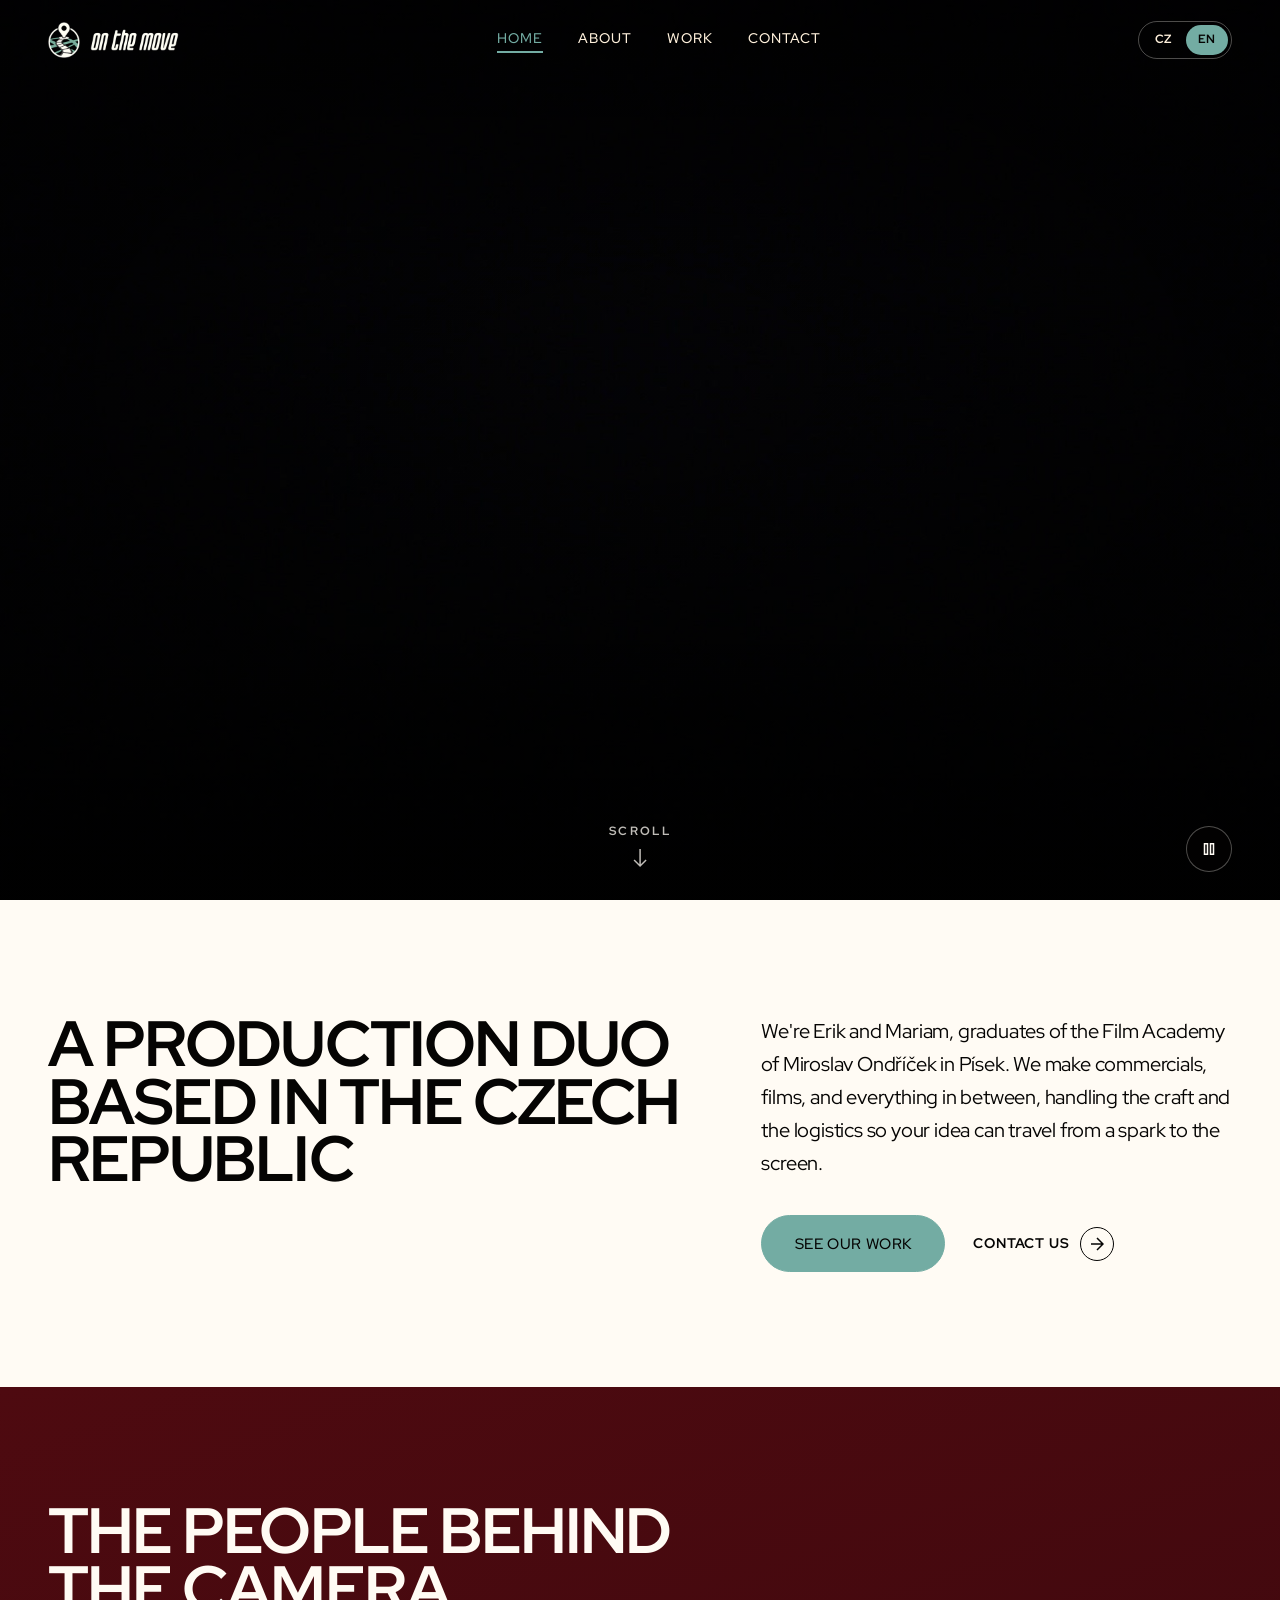
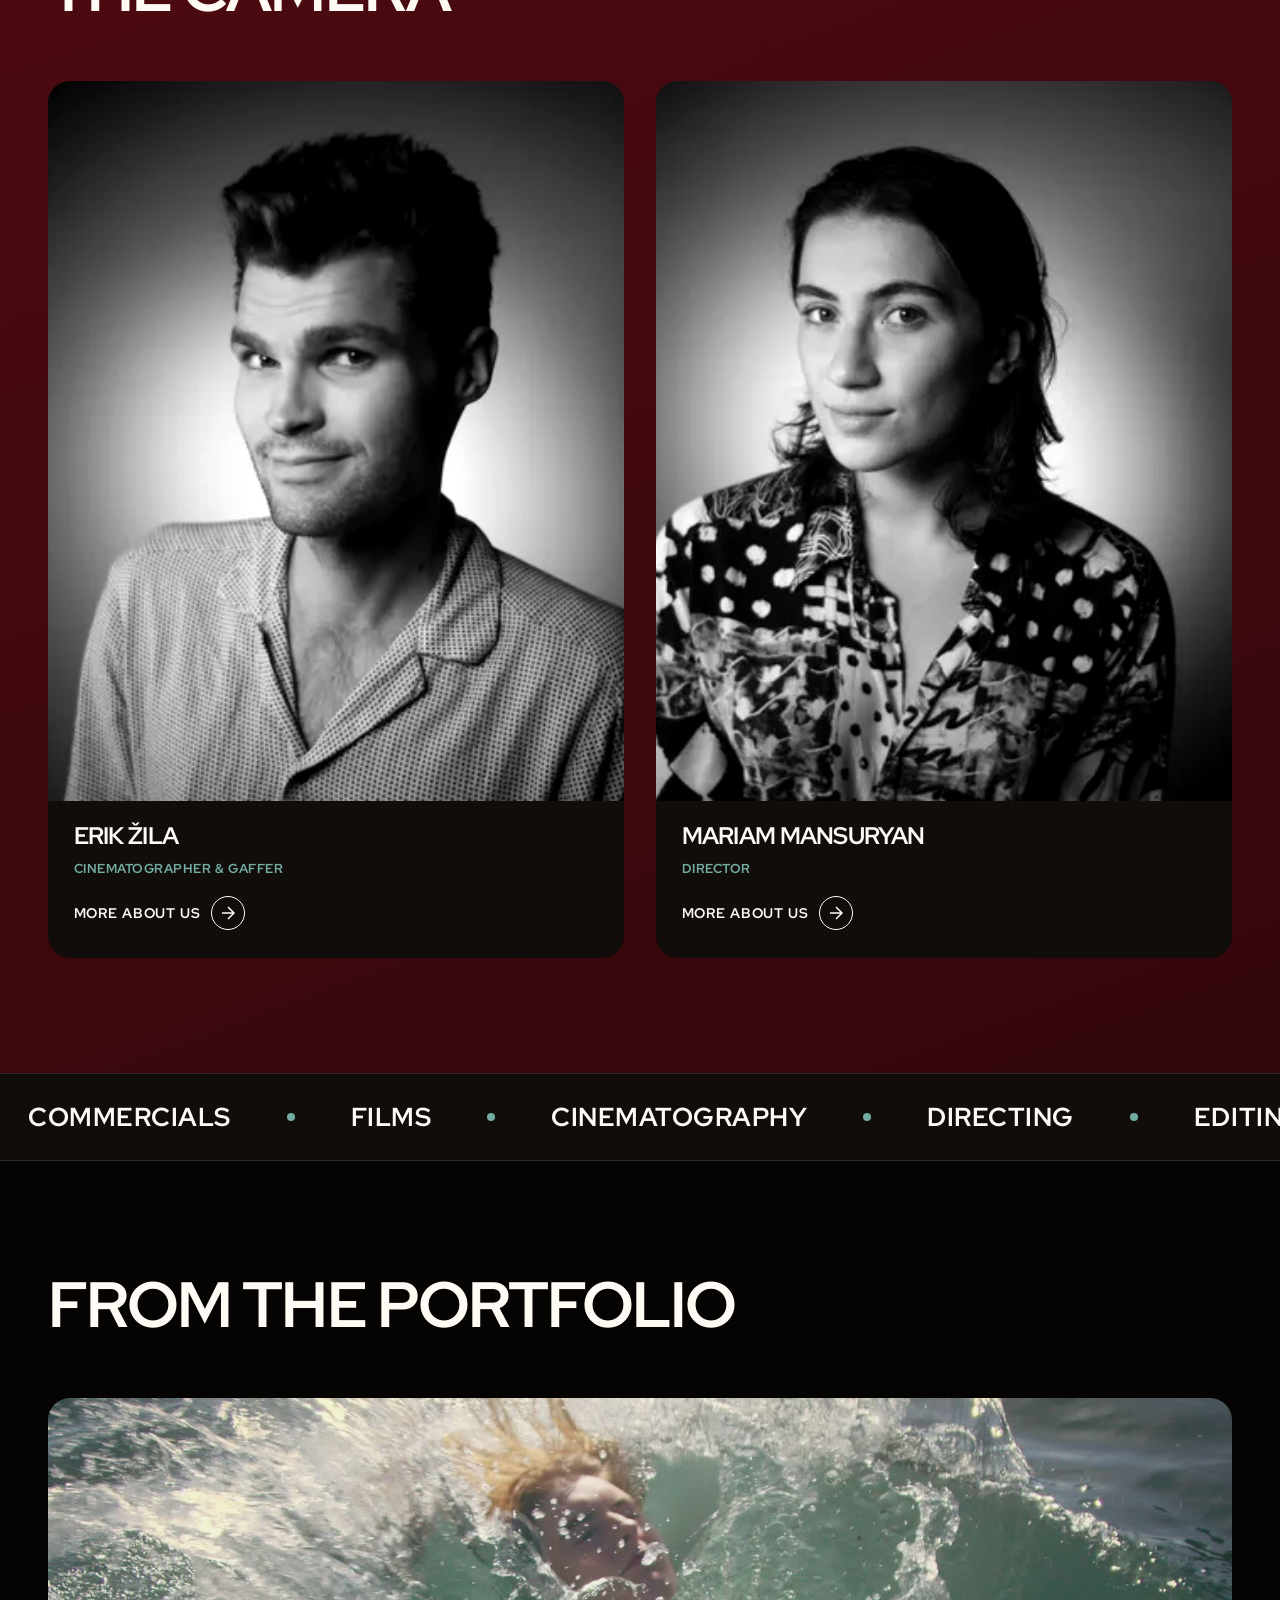
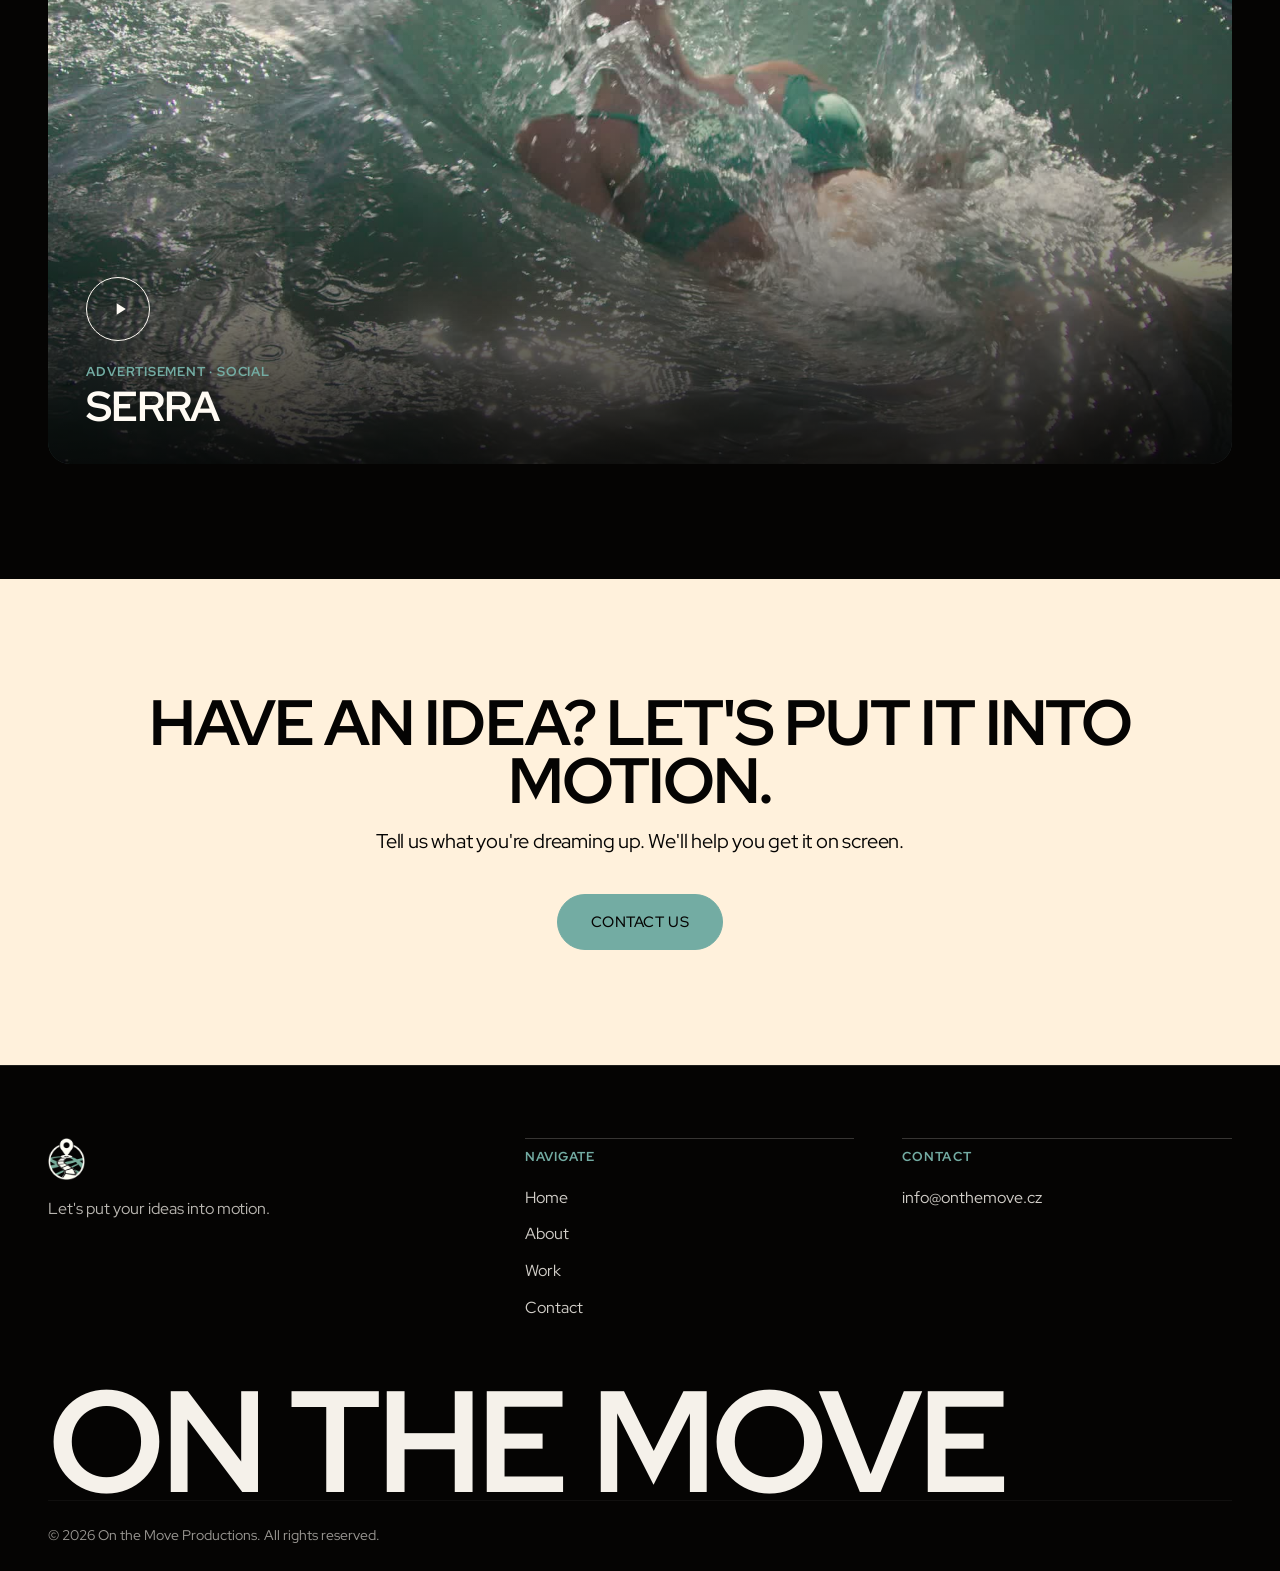
==== commit 9e34bcc4: "Update settings - Settings: Site address or contact form" ====
--- a/index.html
+++ b/index.html
@@ -15,19 +15,19 @@
 <!-- SEO:BEGIN (generated by the editor from the page text; edit the text there) -->
 <title>On the Move Productions | Pojďme rozpohybovat vaše nápady</title>
 <meta name="description" content="On the Move Productions: filmová produkce Erika Žily a Mariam Mansuryan. Reklamy, filmy a nápady uvedené do pohybu.">
-<link rel="canonical" href="https://onthemoveproductions.github.io/onthemove/">
+<link rel="canonical" href="https://onthemove.cz/">
 <meta property="og:type" content="website">
 <meta property="og:site_name" content="On the Move Productions">
 <meta property="og:locale" content="cs_CZ">
 <meta property="og:locale:alternate" content="en_US">
 <meta property="og:title" content="On the Move Productions | Pojďme rozpohybovat vaše nápady">
 <meta property="og:description" content="On the Move Productions: filmová produkce Erika Žily a Mariam Mansuryan. Reklamy, filmy a nápady uvedené do pohybu.">
-<meta property="og:url" content="https://onthemoveproductions.github.io/onthemove/">
-<meta property="og:image" content="https://onthemoveproductions.github.io/onthemove/assets/img/hero-social.jpg">
+<meta property="og:url" content="https://onthemove.cz/">
+<meta property="og:image" content="https://onthemove.cz/assets/img/hero-social.jpg">
 <meta property="og:image:width" content="1600">
 <meta property="og:image:height" content="900">
 <meta name="twitter:card" content="summary_large_image">
-<script type="application/ld+json">{"@context":"https://schema.org","@type":"Organization","name":"On the Move Productions","url":"https://onthemoveproductions.github.io/onthemove/","logo":"https://onthemoveproductions.github.io/onthemove/assets/img/logo-cream-full.png","email":"info@onthemove.cz","slogan":"Let's put your ideas into motion","address":{"@type":"PostalAddress","addressCountry":"CZ"},"founder":[{"@type":"Person","name":"Erik Žila","jobTitle":"Cinematographer & Gaffer"},{"@type":"Person","name":"Mariam Mansuryan","jobTitle":"Director"}]}</script>
+<script type="application/ld+json">{"@context":"https://schema.org","@type":"Organization","name":"On the Move Productions","url":"https://onthemove.cz/","logo":"https://onthemove.cz/assets/img/logo-cream-full.png","email":"info@onthemove.cz","slogan":"Let's put your ideas into motion","address":{"@type":"PostalAddress","addressCountry":"CZ"},"founder":[{"@type":"Person","name":"Erik Žila","jobTitle":"Cinematographer & Gaffer"},{"@type":"Person","name":"Mariam Mansuryan","jobTitle":"Director"}]}</script>
 <!-- SEO:END -->
 <link rel="icon" href="assets/img/favicon.ico" sizes="any">
 <link rel="icon" href="assets/img/favicon-32.png" type="image/png" sizes="32x32">
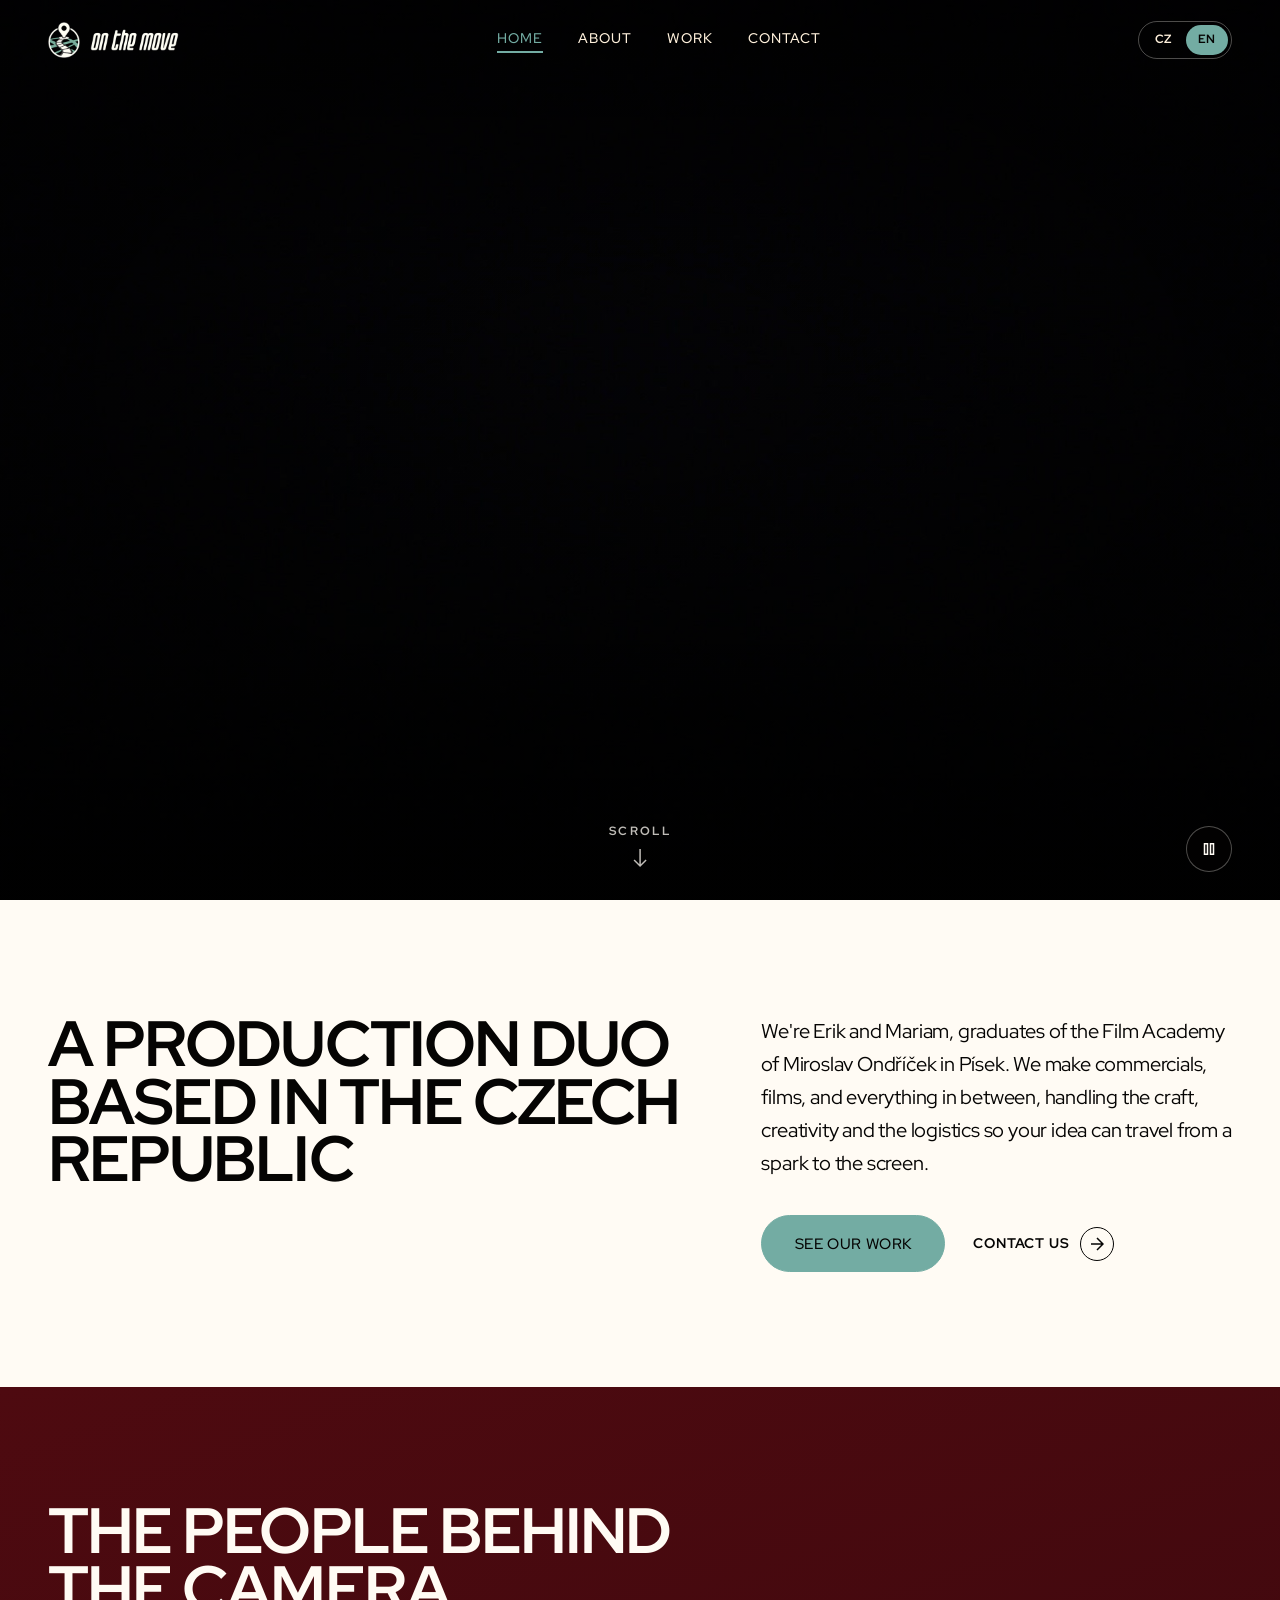
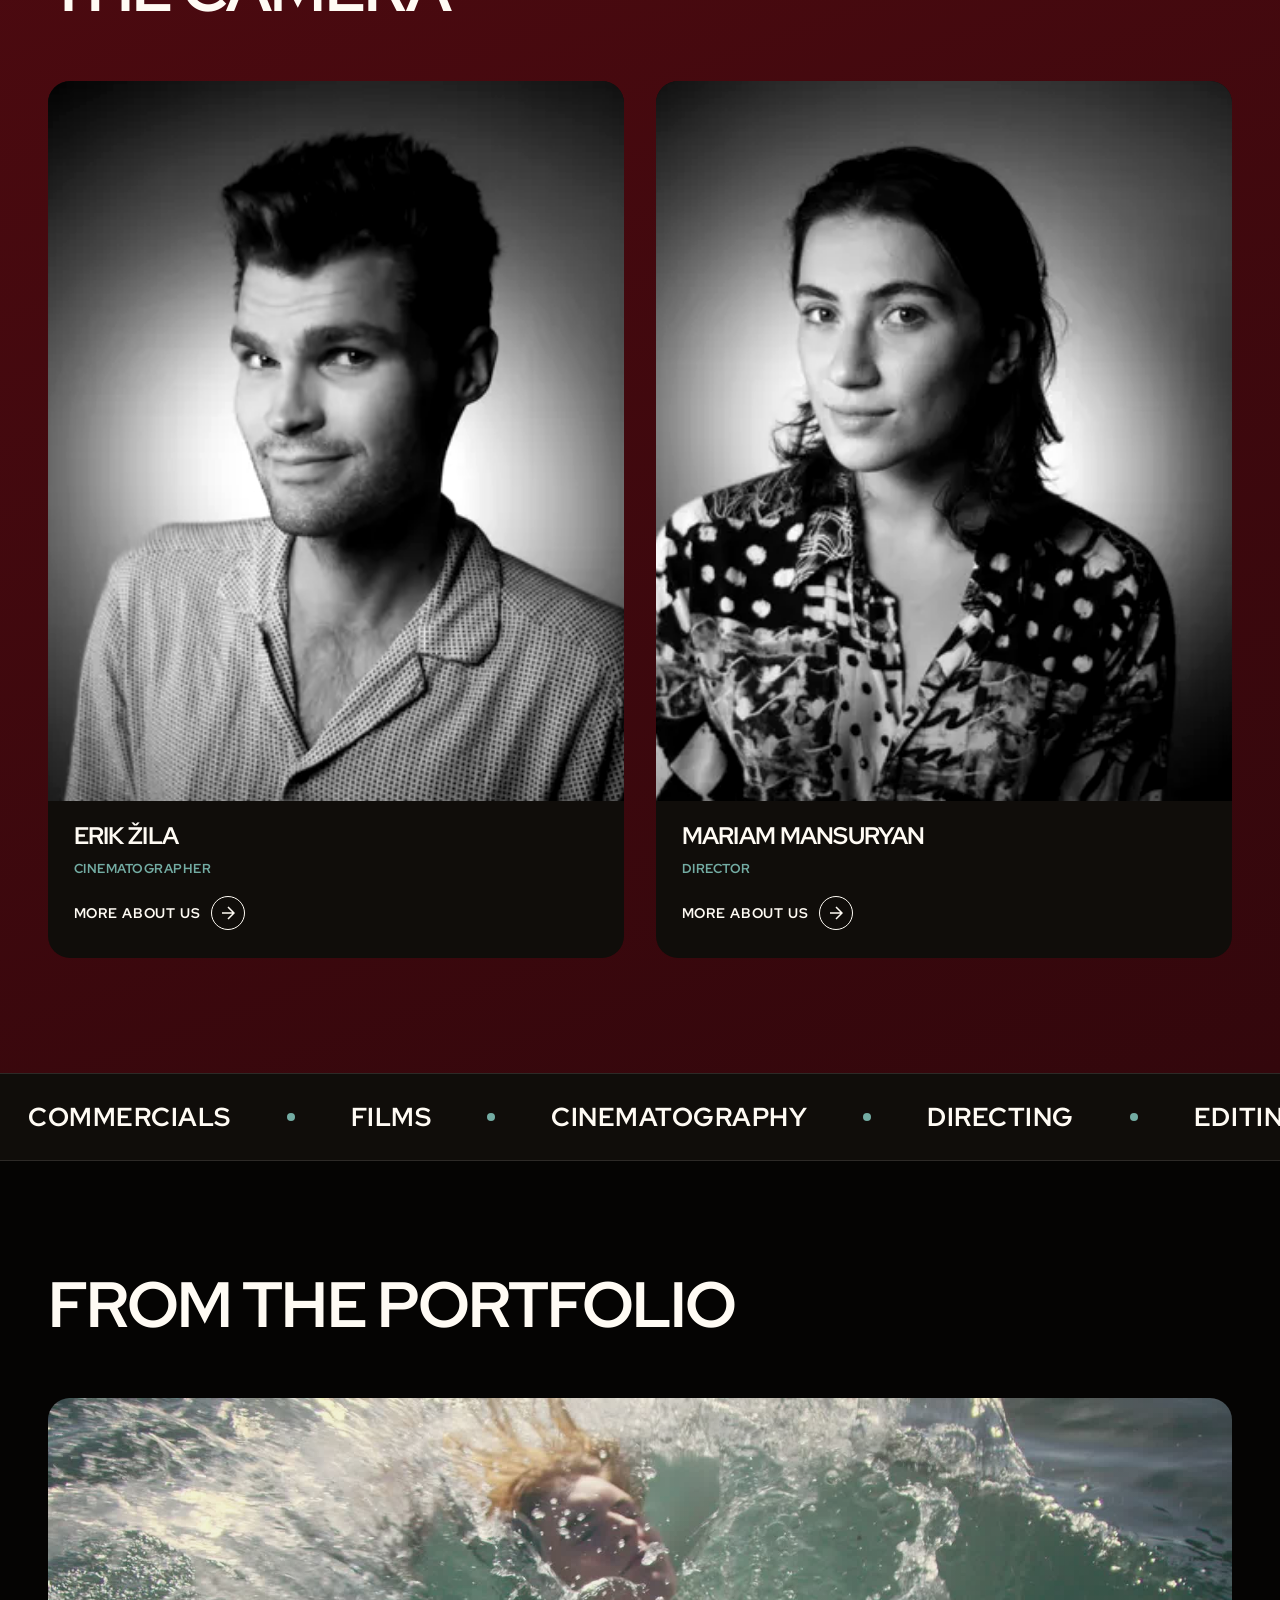
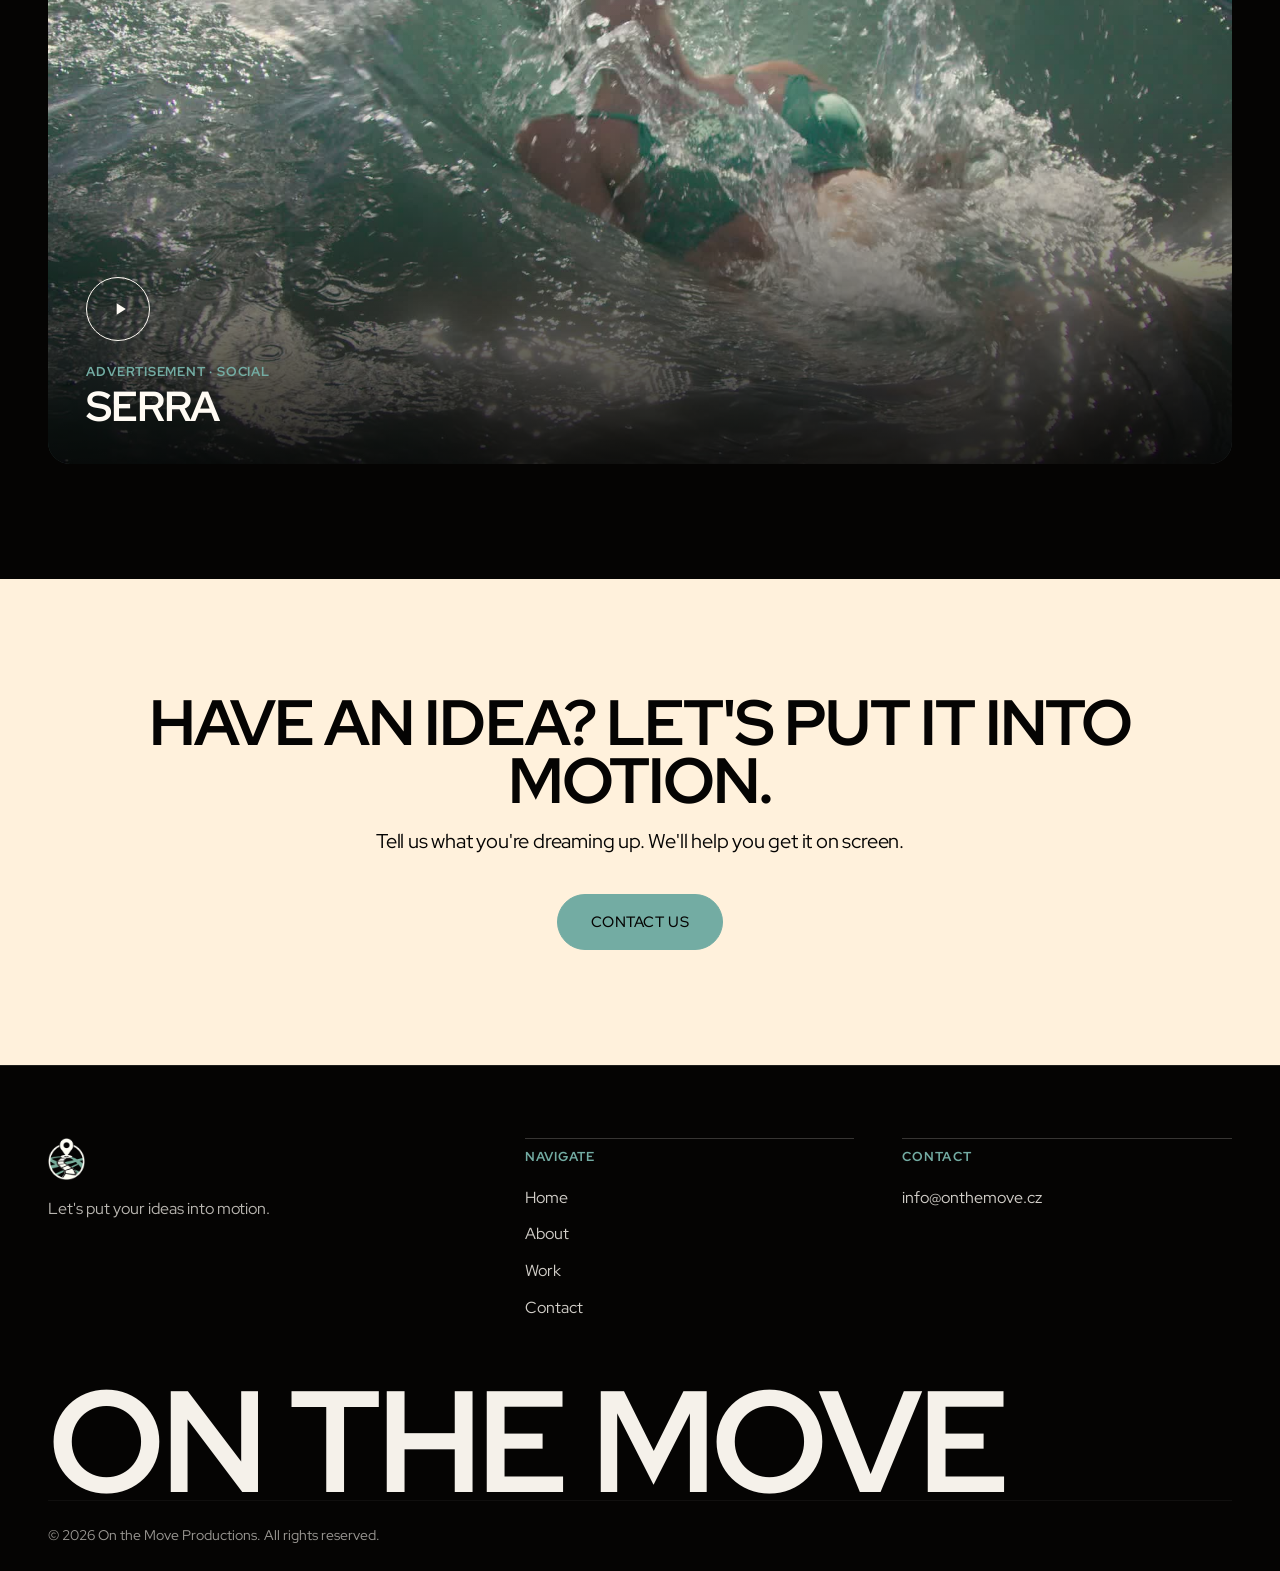
==== commit c15a496c: "Unpublished changes from this computer" ====
--- a/index.html
+++ b/index.html
@@ -27,7 +27,8 @@
 <meta property="og:image:width" content="1600">
 <meta property="og:image:height" content="900">
 <meta name="twitter:card" content="summary_large_image">
-<script type="application/ld+json">{"@context":"https://schema.org","@type":"Organization","name":"On the Move Productions","url":"https://onthemove.cz/","logo":"https://onthemove.cz/assets/img/logo-cream-full.png","email":"info@onthemove.cz","slogan":"Let's put your ideas into motion","address":{"@type":"PostalAddress","addressCountry":"CZ"},"founder":[{"@type":"Person","name":"Erik Žila","jobTitle":"Cinematographer & Gaffer"},{"@type":"Person","name":"Mariam Mansuryan","jobTitle":"Director"}]}</script>
+<script type="application/ld+json">{"@context":"https://schema.org","@type":"Organization","name":"On the Move Productions","url":"https://onthemove.cz/","logo":"https://onthemove.cz/assets/img/logo-cream-full.png","email":"info@onthemove.cz","slogan":"Let's put your ideas into motion","address":{"@type":"PostalAddress","addressCountry":"CZ"},"founder":[{"@type":"Person","name":"Erik Žila","jobTitle":"Cinematographer"},{"@type":"Person","name":"Mariam Mansuryan","jobTitle":"Director"}]}</script>
+<script defer src="https://static.cloudflareinsights.com/beacon.min.js" data-cf-beacon='{"token": "958cba41496f4169b74a7be6ea7b141e"}'></script>
 <!-- SEO:END -->
 <link rel="icon" href="assets/img/favicon.ico" sizes="any">
 <link rel="icon" href="assets/img/favicon-32.png" type="image/png" sizes="32x32">
@@ -199,7 +200,7 @@
   </div>
 </footer>
 
-<script src="assets/js/i18n.js?v=21"></script>
+<script src="assets/js/i18n.js?v=27"></script>
 <script src="assets/js/portfolio-render.js?v=3"></script>
 <script src="assets/js/main.js?v=21"></script>
 </body>
--- a/assets/css/style.css
+++ b/assets/css/style.css
@@ -134,6 +134,9 @@
 h2, .h2 { font-size: clamp(2.2rem, 5vw, 4rem); }
 h3, .h3 { font-size: clamp(1.5rem, 2.6vw, 2rem); }
 h4, .h4 { font-size: clamp(1.15rem, 1.6vw, 1.4rem); }
+/* Czech capitals carry accents above the cap height (Š, Č, Ř, Ž, Á), which
+   collide with the line above at .9. English keeps the tighter setting. */
+:lang(cs) :is(h1, .h1, h2, .h2, h3, .h3, h4, .h4, .reel-title, .film-title) { line-height: 1.08; }
 
 .lead {
   font-weight: 300;
